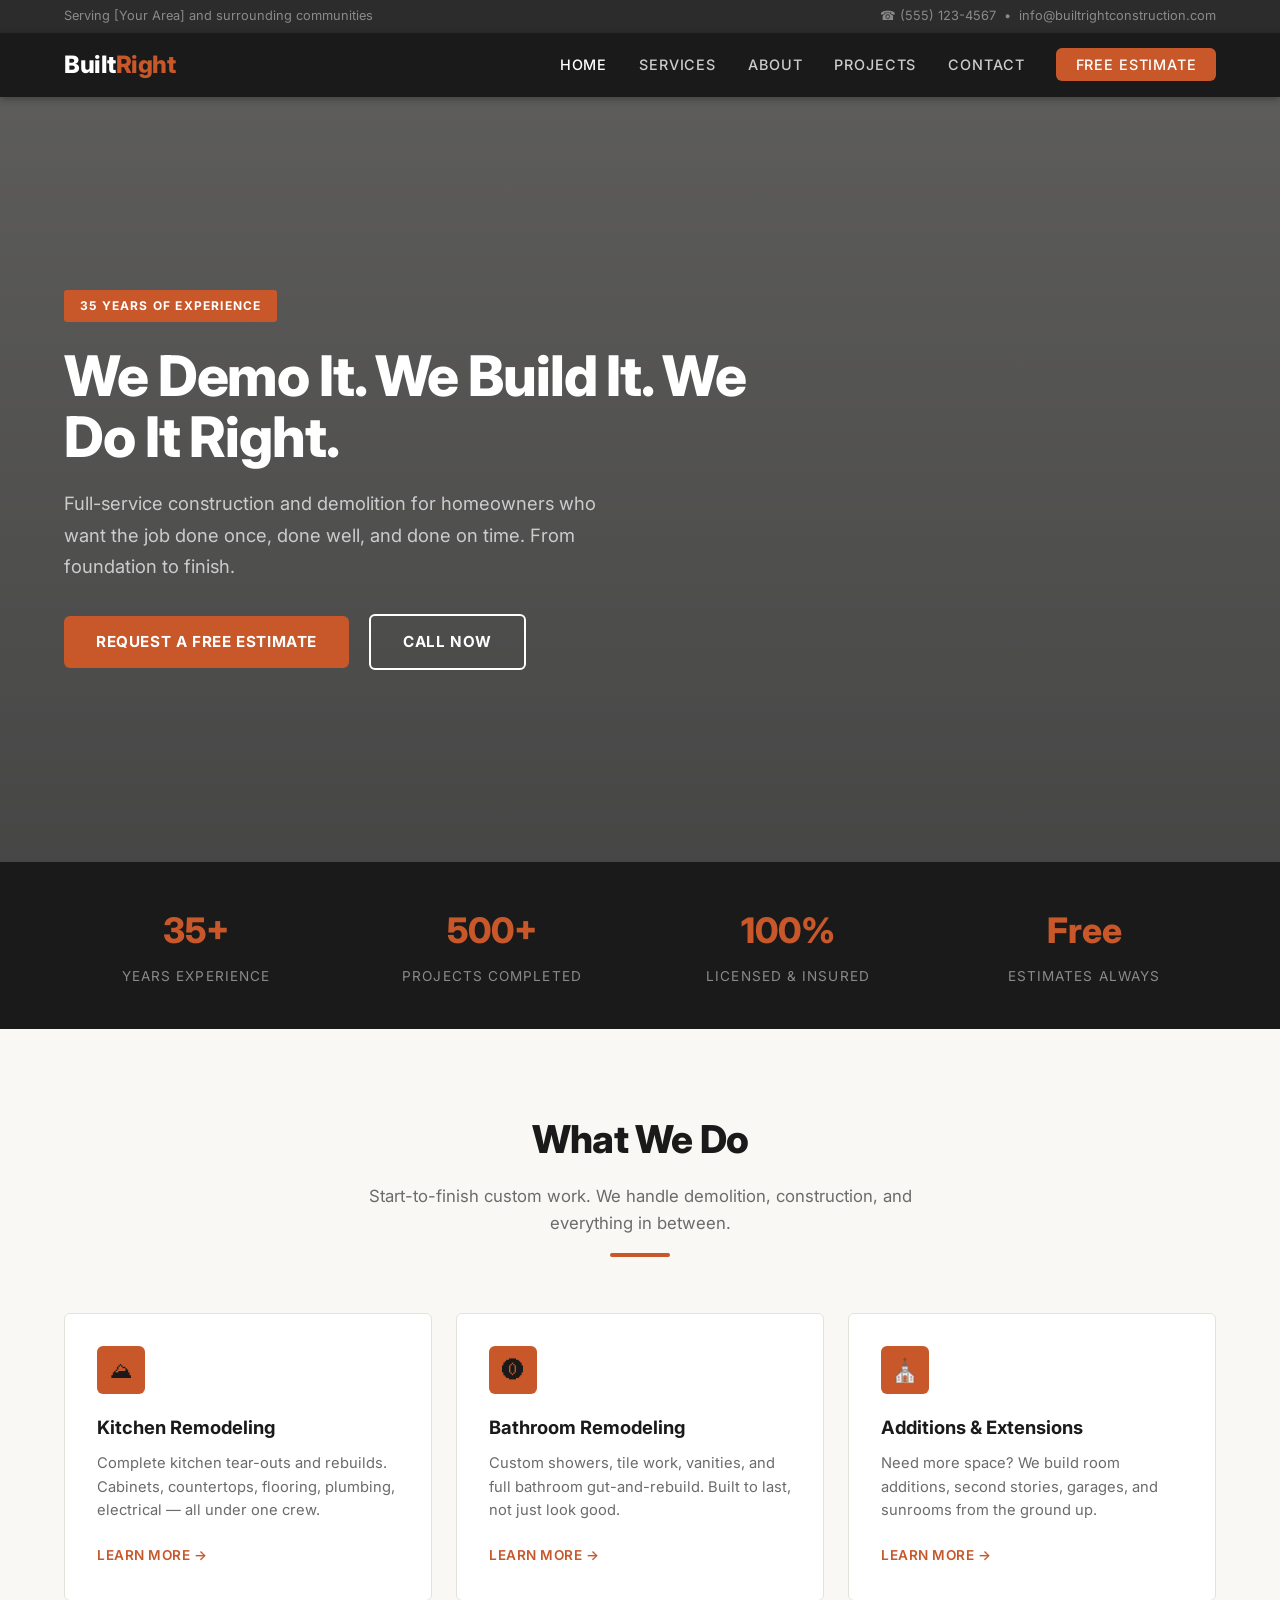
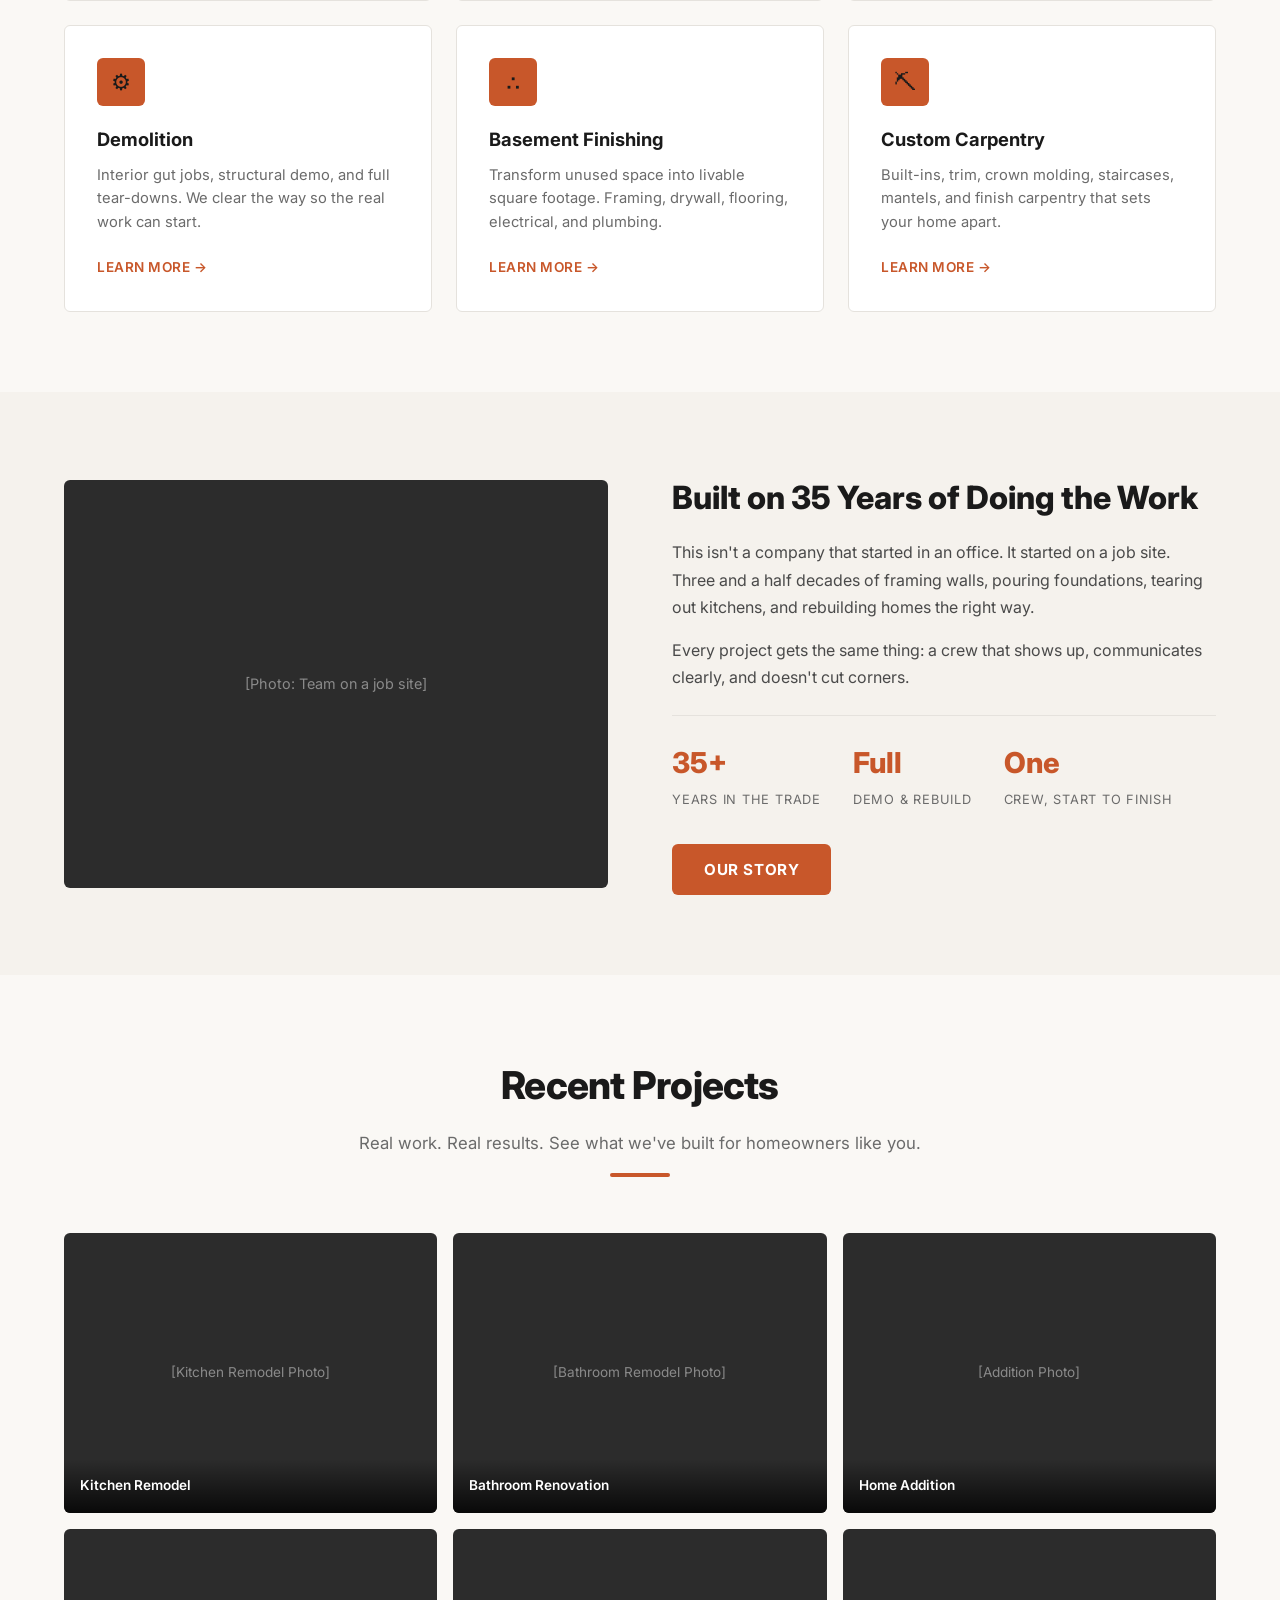
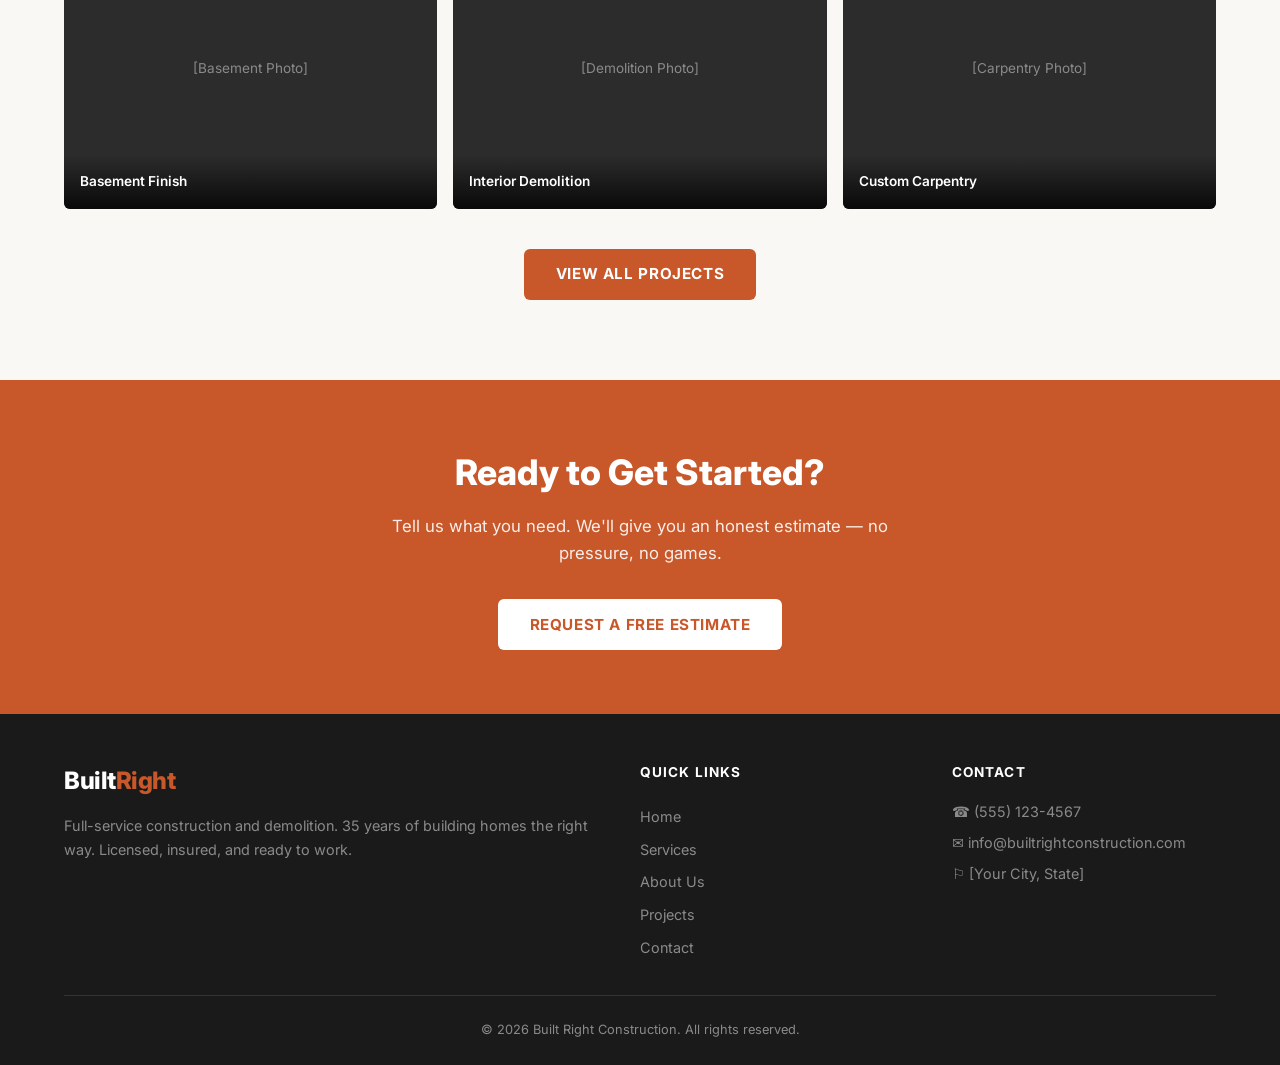
==== index.html @ 94416a92 "Initial construction site - 5 pages, responsive, lead generation ready" ====
<!DOCTYPE html>
<html lang="en">
<head>
  <meta charset="UTF-8">
  <meta name="viewport" content="width=device-width, initial-scale=1.0">
  <title>Built Right Construction | 35 Years of Quality Craftsmanship</title>
  <meta name="description" content="Full-service construction, demolition, and remodeling. 35 years of experience. Kitchens, bathrooms, additions, basements, garages, and custom projects. Free estimates.">
  <link rel="preconnect" href="https://fonts.googleapis.com">
  <link href="https://fonts.googleapis.com/css2?family=Inter:wght@400;500;600;700;800&display=swap" rel="stylesheet">
  <link rel="stylesheet" href="css/style.css">
</head>
<body>

  <!-- Top Bar -->
  <div class="top-bar">
    <div class="container">
      <span>Serving [Your Area] and surrounding communities</span>
      <div>
        <a href="tel:+15551234567">&#9742; (555) 123-4567</a>
        &nbsp;&bull;&nbsp;
        <a href="mailto:info@builtrightconstruction.com">info@builtrightconstruction.com</a>
      </div>
    </div>
  </div>

  <!-- Header -->
  <header class="site-header">
    <div class="container nav-wrap">
      <a href="index.html" class="logo">Built<span>Right</span></a>
      <nav>
        <ul class="nav-links">
          <li><a href="index.html" class="active">Home</a></li>
          <li><a href="services.html">Services</a></li>
          <li><a href="about.html">About</a></li>
          <li><a href="gallery.html">Projects</a></li>
          <li><a href="contact.html">Contact</a></li>
          <li><a href="contact.html" class="nav-cta">Free Estimate</a></li>
        </ul>
      </nav>
      <button class="mobile-toggle" aria-label="Menu" onclick="document.querySelector('.nav-links').classList.toggle('open')">
        <span></span><span></span><span></span>
      </button>
    </div>
  </header>

  <!-- Hero -->
  <section class="hero">
    <div class="container">
      <div class="hero-content">
        <span class="hero-badge">35 Years of Experience</span>
        <h1>We Demo It. We Build It. We Do It Right.</h1>
        <p>Full-service construction and demolition for homeowners who want the job done once, done well, and done on time. From foundation to finish.</p>
        <div>
          <a href="contact.html" class="btn btn-primary">Request a Free Estimate</a>
          <a href="tel:+15551234567" class="btn btn-outline">Call Now</a>
        </div>
      </div>
    </div>
  </section>

  <!-- Trust Bar -->
  <div class="trust-bar">
    <div class="container">
      <div class="trust-grid">
        <div class="trust-item">
          <strong>35+</strong>
          <span>Years Experience</span>
        </div>
        <div class="trust-item">
          <strong>500+</strong>
          <span>Projects Completed</span>
        </div>
        <div class="trust-item">
          <strong>100%</strong>
          <span>Licensed &amp; Insured</span>
        </div>
        <div class="trust-item">
          <strong>Free</strong>
          <span>Estimates Always</span>
        </div>
      </div>
    </div>
  </div>

  <!-- Services Preview -->
  <section class="section">
    <div class="container">
      <div class="section-header">
        <h2>What We Do</h2>
        <p>Start-to-finish custom work. We handle demolition, construction, and everything in between.</p>
        <span class="accent-line"></span>
      </div>
      <div class="services-grid">
        <div class="service-card">
          <div class="service-icon">&#9968;</div>
          <h3>Kitchen Remodeling</h3>
          <p>Complete kitchen tear-outs and rebuilds. Cabinets, countertops, flooring, plumbing, electrical — all under one crew.</p>
          <a href="services.html" class="service-link">Learn More &rarr;</a>
        </div>
        <div class="service-card">
          <div class="service-icon">&#9471;</div>
          <h3>Bathroom Remodeling</h3>
          <p>Custom showers, tile work, vanities, and full bathroom gut-and-rebuild. Built to last, not just look good.</p>
          <a href="services.html" class="service-link">Learn More &rarr;</a>
        </div>
        <div class="service-card">
          <div class="service-icon">&#9962;</div>
          <h3>Additions &amp; Extensions</h3>
          <p>Need more space? We build room additions, second stories, garages, and sunrooms from the ground up.</p>
          <a href="services.html" class="service-link">Learn More &rarr;</a>
        </div>
        <div class="service-card">
          <div class="service-icon">&#9881;</div>
          <h3>Demolition</h3>
          <p>Interior gut jobs, structural demo, and full tear-downs. We clear the way so the real work can start.</p>
          <a href="services.html" class="service-link">Learn More &rarr;</a>
        </div>
        <div class="service-card">
          <div class="service-icon">&#9964;</div>
          <h3>Basement Finishing</h3>
          <p>Transform unused space into livable square footage. Framing, drywall, flooring, electrical, and plumbing.</p>
          <a href="services.html" class="service-link">Learn More &rarr;</a>
        </div>
        <div class="service-card">
          <div class="service-icon">&#9935;</div>
          <h3>Custom Carpentry</h3>
          <p>Built-ins, trim, crown molding, staircases, mantels, and finish carpentry that sets your home apart.</p>
          <a href="services.html" class="service-link">Learn More &rarr;</a>
        </div>
      </div>
    </div>
  </section>

  <!-- About Preview -->
  <section class="section section-dark">
    <div class="container">
      <div class="about-preview">
        <div class="about-img">[Photo: Team on a job site]</div>
        <div class="about-text">
          <h2>Built on 35 Years of Doing the Work</h2>
          <p>This isn't a company that started in an office. It started on a job site. Three and a half decades of framing walls, pouring foundations, tearing out kitchens, and rebuilding homes the right way.</p>
          <p>Every project gets the same thing: a crew that shows up, communicates clearly, and doesn't cut corners.</p>
          <div class="about-stats">
            <div class="about-stat">
              <strong>35+</strong>
              <span>Years in the Trade</span>
            </div>
            <div class="about-stat">
              <strong>Full</strong>
              <span>Demo &amp; Rebuild</span>
            </div>
            <div class="about-stat">
              <strong>One</strong>
              <span>Crew, Start to Finish</span>
            </div>
          </div>
          <a href="about.html" class="btn btn-primary">Our Story</a>
        </div>
      </div>
    </div>
  </section>

  <!-- Gallery Preview -->
  <section class="section">
    <div class="container">
      <div class="section-header">
        <h2>Recent Projects</h2>
        <p>Real work. Real results. See what we've built for homeowners like you.</p>
        <span class="accent-line"></span>
      </div>
      <div class="gallery-grid">
        <div class="gallery-item">
          [Kitchen Remodel Photo]
          <div class="gallery-label">Kitchen Remodel</div>
        </div>
        <div class="gallery-item">
          [Bathroom Remodel Photo]
          <div class="gallery-label">Bathroom Renovation</div>
        </div>
        <div class="gallery-item">
          [Addition Photo]
          <div class="gallery-label">Home Addition</div>
        </div>
        <div class="gallery-item">
          [Basement Photo]
          <div class="gallery-label">Basement Finish</div>
        </div>
        <div class="gallery-item">
          [Demolition Photo]
          <div class="gallery-label">Interior Demolition</div>
        </div>
        <div class="gallery-item">
          [Carpentry Photo]
          <div class="gallery-label">Custom Carpentry</div>
        </div>
      </div>
      <div style="text-align:center; margin-top:2.5rem;">
        <a href="gallery.html" class="btn btn-primary">View All Projects</a>
      </div>
    </div>
  </section>

  <!-- CTA Banner -->
  <section class="cta-banner">
    <div class="container">
      <h2>Ready to Get Started?</h2>
      <p>Tell us what you need. We'll give you an honest estimate — no pressure, no games.</p>
      <a href="contact.html" class="btn btn-white">Request a Free Estimate</a>
    </div>
  </section>

  <!-- Footer -->
  <footer class="site-footer">
    <div class="container">
      <div class="footer-grid">
        <div class="footer-about">
          <div class="logo">Built<span>Right</span></div>
          <p>Full-service construction and demolition. 35 years of building homes the right way. Licensed, insured, and ready to work.</p>
        </div>
        <div class="footer-links">
          <h4>Quick Links</h4>
          <a href="index.html">Home</a>
          <a href="services.html">Services</a>
          <a href="about.html">About Us</a>
          <a href="gallery.html">Projects</a>
          <a href="contact.html">Contact</a>
        </div>
        <div class="footer-contact">
          <h4>Contact</h4>
          <p>&#9742; (555) 123-4567</p>
          <p>&#9993; info@builtrightconstruction.com</p>
          <p>&#9872; [Your City, State]</p>
        </div>
      </div>
      <div class="footer-bottom">
        <p>&copy; 2026 Built Right Construction. All rights reserved.</p>
      </div>
    </div>
  </footer>

</body>
</html>
---- css/style.css ----
/* ===== RESET & BASE ===== */
*, *::before, *::after { box-sizing: border-box; margin: 0; padding: 0; }

:root {
  --coal: #1a1a1a;
  --charcoal: #2c2c2c;
  --slate: #4a4a4a;
  --concrete: #6b6b6b;
  --steel: #8a8a8a;
  --light: #f5f2ed;
  --warm-white: #faf8f5;
  --accent: #c8572a;
  --accent-hover: #a8451f;
  --accent-light: #e8734a;
  --success: #3a7d44;
  --font-heading: 'Inter', system-ui, -apple-system, sans-serif;
  --font-body: 'Inter', system-ui, -apple-system, sans-serif;
  --max-width: 1200px;
  --radius: 6px;
}

html { scroll-behavior: smooth; }

body {
  font-family: var(--font-body);
  color: var(--coal);
  background: var(--warm-white);
  line-height: 1.6;
  -webkit-font-smoothing: antialiased;
}

img { max-width: 100%; height: auto; display: block; }
a { color: inherit; text-decoration: none; }
ul { list-style: none; }

.container {
  width: 90%;
  max-width: var(--max-width);
  margin: 0 auto;
}

/* ===== HEADER / NAV ===== */
.site-header {
  background: var(--coal);
  position: sticky;
  top: 0;
  z-index: 100;
  box-shadow: 0 2px 8px rgba(0,0,0,.3);
}

.nav-wrap {
  display: flex;
  align-items: center;
  justify-content: space-between;
  padding: .8rem 0;
}

.logo {
  font-family: var(--font-heading);
  font-size: 1.5rem;
  font-weight: 800;
  color: #fff;
  letter-spacing: -.02em;
}

.logo span { color: var(--accent); }

.nav-links {
  display: flex;
  gap: 2rem;
}

.nav-links a {
  color: #ccc;
  font-size: .9rem;
  font-weight: 500;
  text-transform: uppercase;
  letter-spacing: .06em;
  transition: color .2s;
}

.nav-links a:hover,
.nav-links a.active { color: #fff; }

.nav-cta {
  background: var(--accent);
  color: #fff !important;
  padding: .5rem 1.2rem;
  border-radius: var(--radius);
  font-weight: 600;
  transition: background .2s;
}

.nav-cta:hover { background: var(--accent-hover); }

.mobile-toggle {
  display: none;
  background: none;
  border: none;
  cursor: pointer;
  padding: .5rem;
}

.mobile-toggle span {
  display: block;
  width: 24px;
  height: 2px;
  background: #fff;
  margin: 5px 0;
  transition: .3s;
}

/* ===== TOP BAR ===== */
.top-bar {
  background: var(--charcoal);
  color: var(--steel);
  font-size: .8rem;
  padding: .4rem 0;
}

.top-bar .container {
  display: flex;
  justify-content: space-between;
  align-items: center;
}

.top-bar a {
  color: var(--steel);
  transition: color .2s;
}

.top-bar a:hover { color: #fff; }

/* ===== HERO ===== */
.hero {
  background: linear-gradient(rgba(26,26,26,.7), rgba(26,26,26,.8)),
              url('../images/hero-bg.jpg') center/cover no-repeat;
  min-height: 85vh;
  display: flex;
  align-items: center;
  color: #fff;
}

.hero-content { max-width: 700px; }

.hero-badge {
  display: inline-block;
  background: var(--accent);
  color: #fff;
  font-size: .75rem;
  font-weight: 700;
  text-transform: uppercase;
  letter-spacing: .1em;
  padding: .4rem 1rem;
  border-radius: 3px;
  margin-bottom: 1.5rem;
}

.hero h1 {
  font-family: var(--font-heading);
  font-size: clamp(2.2rem, 5vw, 3.5rem);
  font-weight: 800;
  line-height: 1.1;
  margin-bottom: 1.2rem;
  letter-spacing: -.02em;
}

.hero p {
  font-size: 1.15rem;
  color: #ccc;
  margin-bottom: 2rem;
  max-width: 550px;
  line-height: 1.7;
}

.btn {
  display: inline-block;
  padding: .85rem 2rem;
  border-radius: var(--radius);
  font-weight: 700;
  font-size: .95rem;
  text-transform: uppercase;
  letter-spacing: .04em;
  transition: all .2s;
  cursor: pointer;
  border: none;
}

.btn-primary {
  background: var(--accent);
  color: #fff;
}

.btn-primary:hover { background: var(--accent-hover); transform: translateY(-1px); }

.btn-outline {
  background: transparent;
  color: #fff;
  border: 2px solid #fff;
  margin-left: 1rem;
}

.btn-outline:hover { background: #fff; color: var(--coal); }

/* ===== TRUST BAR ===== */
.trust-bar {
  background: var(--coal);
  padding: 2.5rem 0;
}

.trust-grid {
  display: grid;
  grid-template-columns: repeat(4, 1fr);
  gap: 2rem;
  text-align: center;
  color: #fff;
}

.trust-item strong {
  display: block;
  font-size: 2.2rem;
  font-weight: 800;
  color: var(--accent);
  margin-bottom: .3rem;
}

.trust-item span {
  font-size: .85rem;
  text-transform: uppercase;
  letter-spacing: .08em;
  color: var(--steel);
}

/* ===== SECTIONS ===== */
.section {
  padding: 5rem 0;
}

.section-dark {
  background: var(--light);
}

.section-header {
  text-align: center;
  margin-bottom: 3.5rem;
}

.section-header h2 {
  font-family: var(--font-heading);
  font-size: clamp(1.8rem, 3vw, 2.5rem);
  font-weight: 800;
  margin-bottom: .8rem;
  letter-spacing: -.02em;
}

.section-header p {
  color: var(--concrete);
  font-size: 1.05rem;
  max-width: 600px;
  margin: 0 auto;
}

.section-header .accent-line {
  display: block;
  width: 60px;
  height: 4px;
  background: var(--accent);
  margin: 1rem auto 0;
  border-radius: 2px;
}

/* ===== SERVICE CARDS ===== */
.services-grid {
  display: grid;
  grid-template-columns: repeat(auto-fit, minmax(280px, 1fr));
  gap: 1.5rem;
}

.service-card {
  background: #fff;
  border-radius: var(--radius);
  padding: 2rem;
  border: 1px solid #e5e2dd;
  transition: transform .2s, box-shadow .2s;
}

.service-card:hover {
  transform: translateY(-4px);
  box-shadow: 0 8px 24px rgba(0,0,0,.08);
}

.service-icon {
  width: 48px;
  height: 48px;
  background: var(--accent);
  border-radius: var(--radius);
  display: flex;
  align-items: center;
  justify-content: center;
  margin-bottom: 1.2rem;
  font-size: 1.4rem;
}

.service-card h3 {
  font-size: 1.15rem;
  font-weight: 700;
  margin-bottom: .6rem;
}

.service-card p {
  color: var(--concrete);
  font-size: .92rem;
  line-height: 1.6;
  margin-bottom: 1.2rem;
}

.service-link {
  color: var(--accent);
  font-weight: 600;
  font-size: .85rem;
  text-transform: uppercase;
  letter-spacing: .04em;
}

.service-link:hover { color: var(--accent-hover); }

/* ===== ABOUT PREVIEW ===== */
.about-preview {
  display: grid;
  grid-template-columns: 1fr 1fr;
  gap: 4rem;
  align-items: center;
}

.about-img {
  background: var(--charcoal);
  border-radius: var(--radius);
  aspect-ratio: 4/3;
  display: flex;
  align-items: center;
  justify-content: center;
  color: var(--steel);
  font-size: .9rem;
}

.about-text h2 {
  font-family: var(--font-heading);
  font-size: 2rem;
  font-weight: 800;
  margin-bottom: 1rem;
}

.about-text p {
  color: var(--slate);
  margin-bottom: 1rem;
  line-height: 1.7;
}

.about-stats {
  display: flex;
  gap: 2rem;
  margin: 1.5rem 0 2rem;
  padding-top: 1.5rem;
  border-top: 1px solid #e5e2dd;
}

.about-stat strong {
  display: block;
  font-size: 1.8rem;
  font-weight: 800;
  color: var(--accent);
}

.about-stat span {
  font-size: .8rem;
  text-transform: uppercase;
  letter-spacing: .06em;
  color: var(--concrete);
}

/* ===== GALLERY PREVIEW ===== */
.gallery-grid {
  display: grid;
  grid-template-columns: repeat(3, 1fr);
  gap: 1rem;
}

.gallery-item {
  background: var(--charcoal);
  border-radius: var(--radius);
  aspect-ratio: 4/3;
  overflow: hidden;
  position: relative;
  cursor: pointer;
  display: flex;
  align-items: center;
  justify-content: center;
  color: var(--steel);
  font-size: .85rem;
}

.gallery-item img {
  width: 100%;
  height: 100%;
  object-fit: cover;
  transition: transform .3s;
}

.gallery-item:hover img { transform: scale(1.05); }

.gallery-label {
  position: absolute;
  bottom: 0;
  left: 0;
  right: 0;
  padding: 1rem;
  background: linear-gradient(transparent, rgba(0,0,0,.8));
  color: #fff;
  font-weight: 600;
  font-size: .85rem;
}

/* ===== CTA BANNER ===== */
.cta-banner {
  background: var(--accent);
  padding: 4rem 0;
  text-align: center;
  color: #fff;
}

.cta-banner h2 {
  font-size: clamp(1.6rem, 3vw, 2.2rem);
  font-weight: 800;
  margin-bottom: .8rem;
}

.cta-banner p {
  font-size: 1.05rem;
  opacity: .9;
  margin-bottom: 2rem;
  max-width: 500px;
  margin-left: auto;
  margin-right: auto;
}

.btn-white {
  background: #fff;
  color: var(--accent);
}

.btn-white:hover { background: var(--light); transform: translateY(-1px); }

/* ===== CONTACT FORM ===== */
.contact-grid {
  display: grid;
  grid-template-columns: 1fr 1fr;
  gap: 4rem;
}

.form-group {
  margin-bottom: 1.2rem;
}

.form-group label {
  display: block;
  font-weight: 600;
  font-size: .85rem;
  margin-bottom: .4rem;
  text-transform: uppercase;
  letter-spacing: .04em;
}

.form-group input,
.form-group select,
.form-group textarea {
  width: 100%;
  padding: .75rem 1rem;
  border: 1px solid #d5d2cd;
  border-radius: var(--radius);
  font-family: var(--font-body);
  font-size: .95rem;
  background: #fff;
  transition: border .2s;
}

.form-group input:focus,
.form-group select:focus,
.form-group textarea:focus {
  outline: none;
  border-color: var(--accent);
}

.form-group textarea { resize: vertical; min-height: 120px; }

.contact-info { padding-top: 1rem; }

.contact-info h3 {
  font-size: 1.3rem;
  font-weight: 700;
  margin-bottom: 1.5rem;
}

.contact-detail {
  display: flex;
  align-items: flex-start;
  gap: 1rem;
  margin-bottom: 1.5rem;
}

.contact-detail .icon {
  width: 40px;
  height: 40px;
  background: var(--accent);
  border-radius: var(--radius);
  display: flex;
  align-items: center;
  justify-content: center;
  color: #fff;
  font-size: 1.1rem;
  flex-shrink: 0;
}

.contact-detail strong {
  display: block;
  margin-bottom: .2rem;
}

.contact-detail span {
  color: var(--concrete);
  font-size: .9rem;
}

/* ===== FOOTER ===== */
.site-footer {
  background: var(--coal);
  color: var(--steel);
  padding: 3rem 0 1.5rem;
}

.footer-grid {
  display: grid;
  grid-template-columns: 2fr 1fr 1fr;
  gap: 3rem;
  margin-bottom: 2rem;
}

.footer-about p {
  font-size: .9rem;
  line-height: 1.7;
  margin-top: .8rem;
}

.footer-links h4,
.footer-contact h4 {
  color: #fff;
  font-size: .85rem;
  text-transform: uppercase;
  letter-spacing: .08em;
  margin-bottom: 1rem;
}

.footer-links a {
  display: block;
  color: var(--steel);
  font-size: .9rem;
  padding: .3rem 0;
  transition: color .2s;
}

.footer-links a:hover { color: #fff; }

.footer-contact p {
  font-size: .9rem;
  margin-bottom: .5rem;
}

.footer-bottom {
  border-top: 1px solid #333;
  padding-top: 1.5rem;
  text-align: center;
  font-size: .8rem;
}

/* ===== RESPONSIVE ===== */
@media (max-width: 768px) {
  .mobile-toggle { display: block; }

  .nav-links {
    display: none;
    position: absolute;
    top: 100%;
    left: 0;
    right: 0;
    background: var(--coal);
    flex-direction: column;
    padding: 1rem 5%;
    gap: .5rem;
    box-shadow: 0 4px 12px rgba(0,0,0,.3);
  }

  .nav-links.open { display: flex; }
  .nav-links a { padding: .6rem 0; }
  .nav-cta { text-align: center; margin-top: .5rem; }

  .trust-grid { grid-template-columns: repeat(2, 1fr); gap: 1.5rem; }
  .about-preview { grid-template-columns: 1fr; gap: 2rem; }
  .gallery-grid { grid-template-columns: repeat(2, 1fr); }
  .contact-grid { grid-template-columns: 1fr; gap: 2rem; }
  .footer-grid { grid-template-columns: 1fr; gap: 2rem; }
  .services-grid { grid-template-columns: 1fr; }
  .btn-outline { margin-left: 0; margin-top: .8rem; display: block; text-align: center; }
}

/* ===== PAGE-SPECIFIC ===== */
.page-hero {
  background: linear-gradient(rgba(26,26,26,.75), rgba(26,26,26,.85)),
              url('../images/hero-bg.jpg') center/cover no-repeat;
  padding: 6rem 0 4rem;
  color: #fff;
  text-align: center;
}

.page-hero h1 {
  font-size: clamp(2rem, 4vw, 3rem);
  font-weight: 800;
}

.page-hero p {
  color: #ccc;
  font-size: 1.05rem;
  margin-top: .8rem;
}

/* Services page detail */
.service-detail {
  display: grid;
  grid-template-columns: 1fr 1fr;
  gap: 3rem;
  align-items: center;
  padding: 3rem 0;
  border-bottom: 1px solid #e5e2dd;
}

.service-detail:nth-child(even) { direction: rtl; }
.service-detail:nth-child(even) > * { direction: ltr; }

.service-detail:last-child { border-bottom: none; }

.service-detail-img {
  background: var(--charcoal);
  border-radius: var(--radius);
  aspect-ratio: 16/10;
  display: flex;
  align-items: center;
  justify-content: center;
  color: var(--steel);
  font-size: .85rem;
}

.service-detail-text h3 {
  font-size: 1.4rem;
  font-weight: 700;
  margin-bottom: .8rem;
}

.service-detail-text p {
  color: var(--slate);
  line-height: 1.7;
  margin-bottom: 1.2rem;
}

/* Gallery page */
.gallery-filters {
  display: flex;
  justify-content: center;
  gap: .8rem;
  margin-bottom: 2rem;
  flex-wrap: wrap;
}

.filter-btn {
  background: #fff;
  border: 1px solid #d5d2cd;
  padding: .5rem 1.2rem;
  border-radius: var(--radius);
  font-size: .85rem;
  font-weight: 600;
  cursor: pointer;
  transition: all .2s;
}

.filter-btn:hover,
.filter-btn.active {
  background: var(--accent);
  color: #fff;
  border-color: var(--accent);
}

.gallery-full {
  display: grid;
  grid-template-columns: repeat(auto-fill, minmax(300px, 1fr));
  gap: 1.2rem;
}

/* About page */
.values-grid {
  display: grid;
  grid-template-columns: repeat(3, 1fr);
  gap: 2rem;
}

.value-card {
  text-align: center;
  padding: 2rem;
}

.value-card h3 {
  font-size: 1.1rem;
  font-weight: 700;
  margin-bottom: .6rem;
}

.value-card p {
  color: var(--concrete);
  font-size: .9rem;
}

@media (max-width: 768px) {
  .service-detail { grid-template-columns: 1fr; }
  .service-detail:nth-child(even) { direction: ltr; }
  .values-grid { grid-template-columns: 1fr; }
  .gallery-full { grid-template-columns: repeat(2, 1fr); }
}
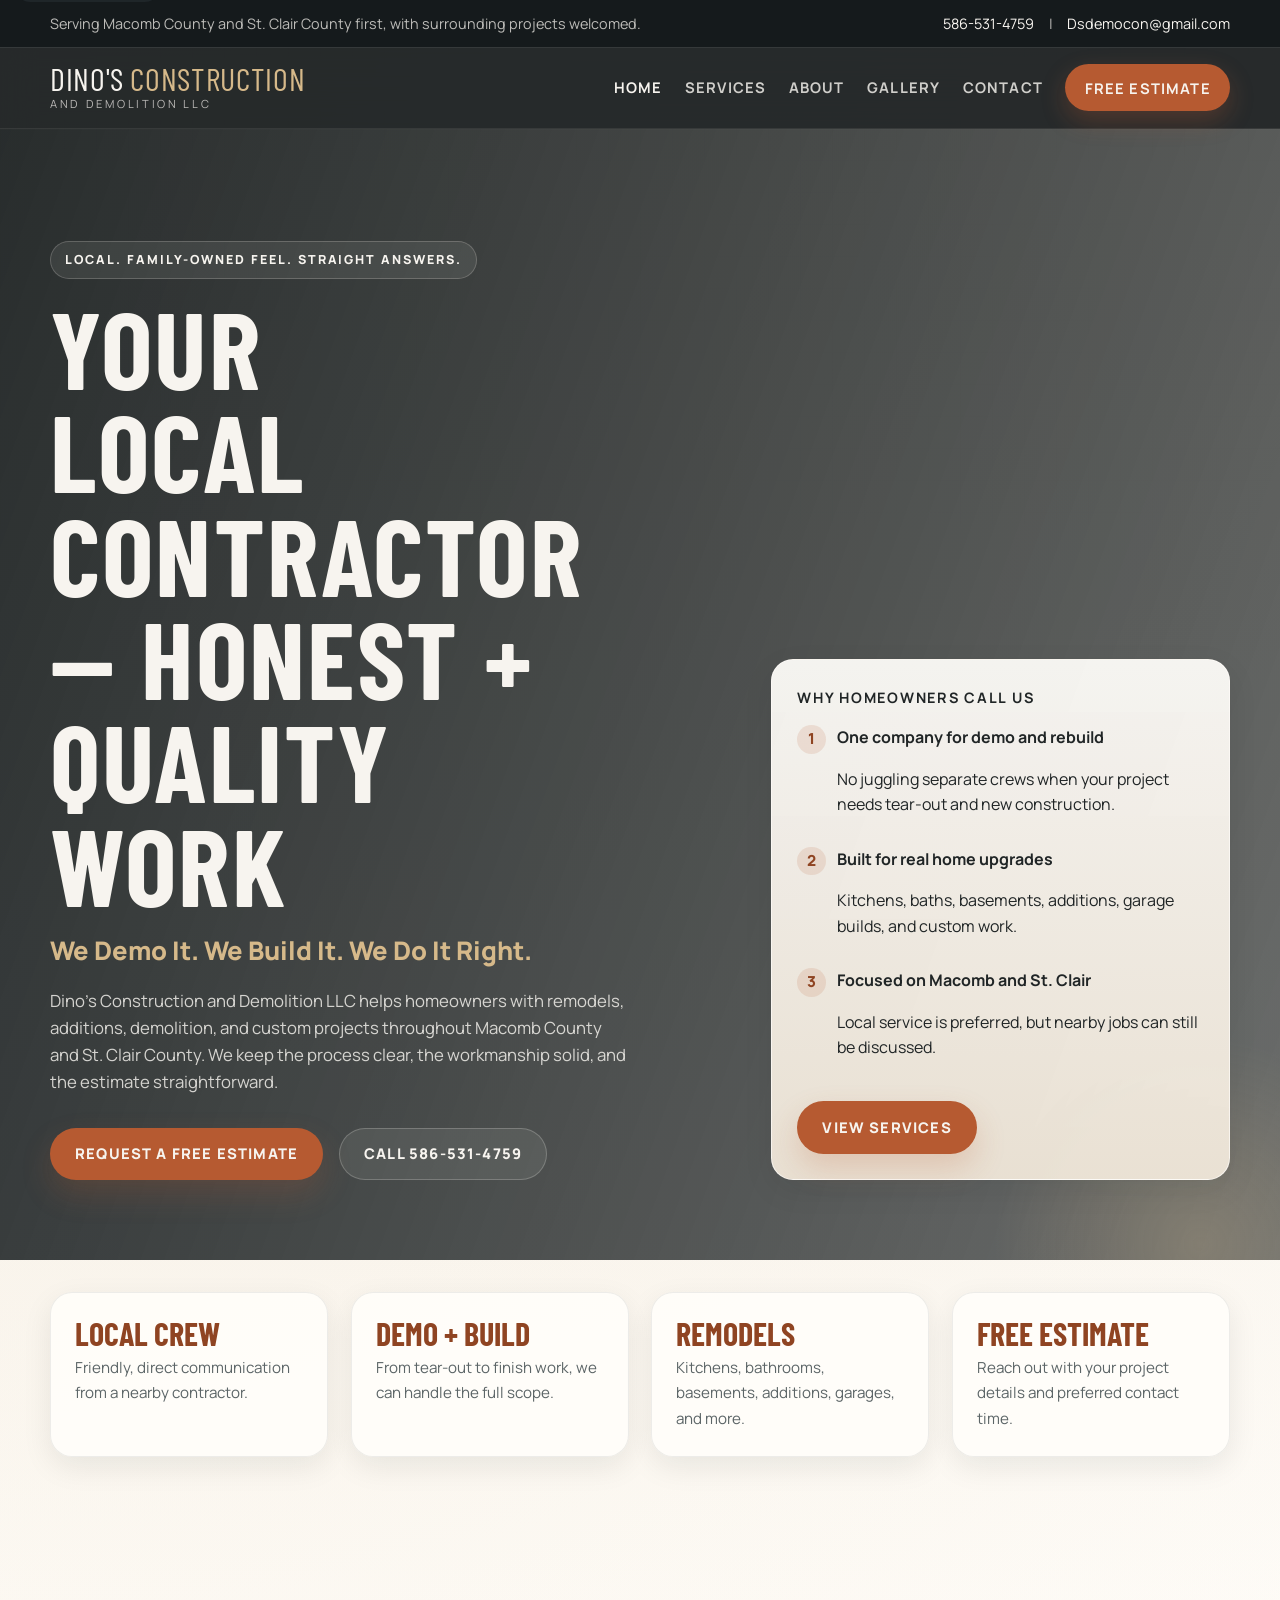
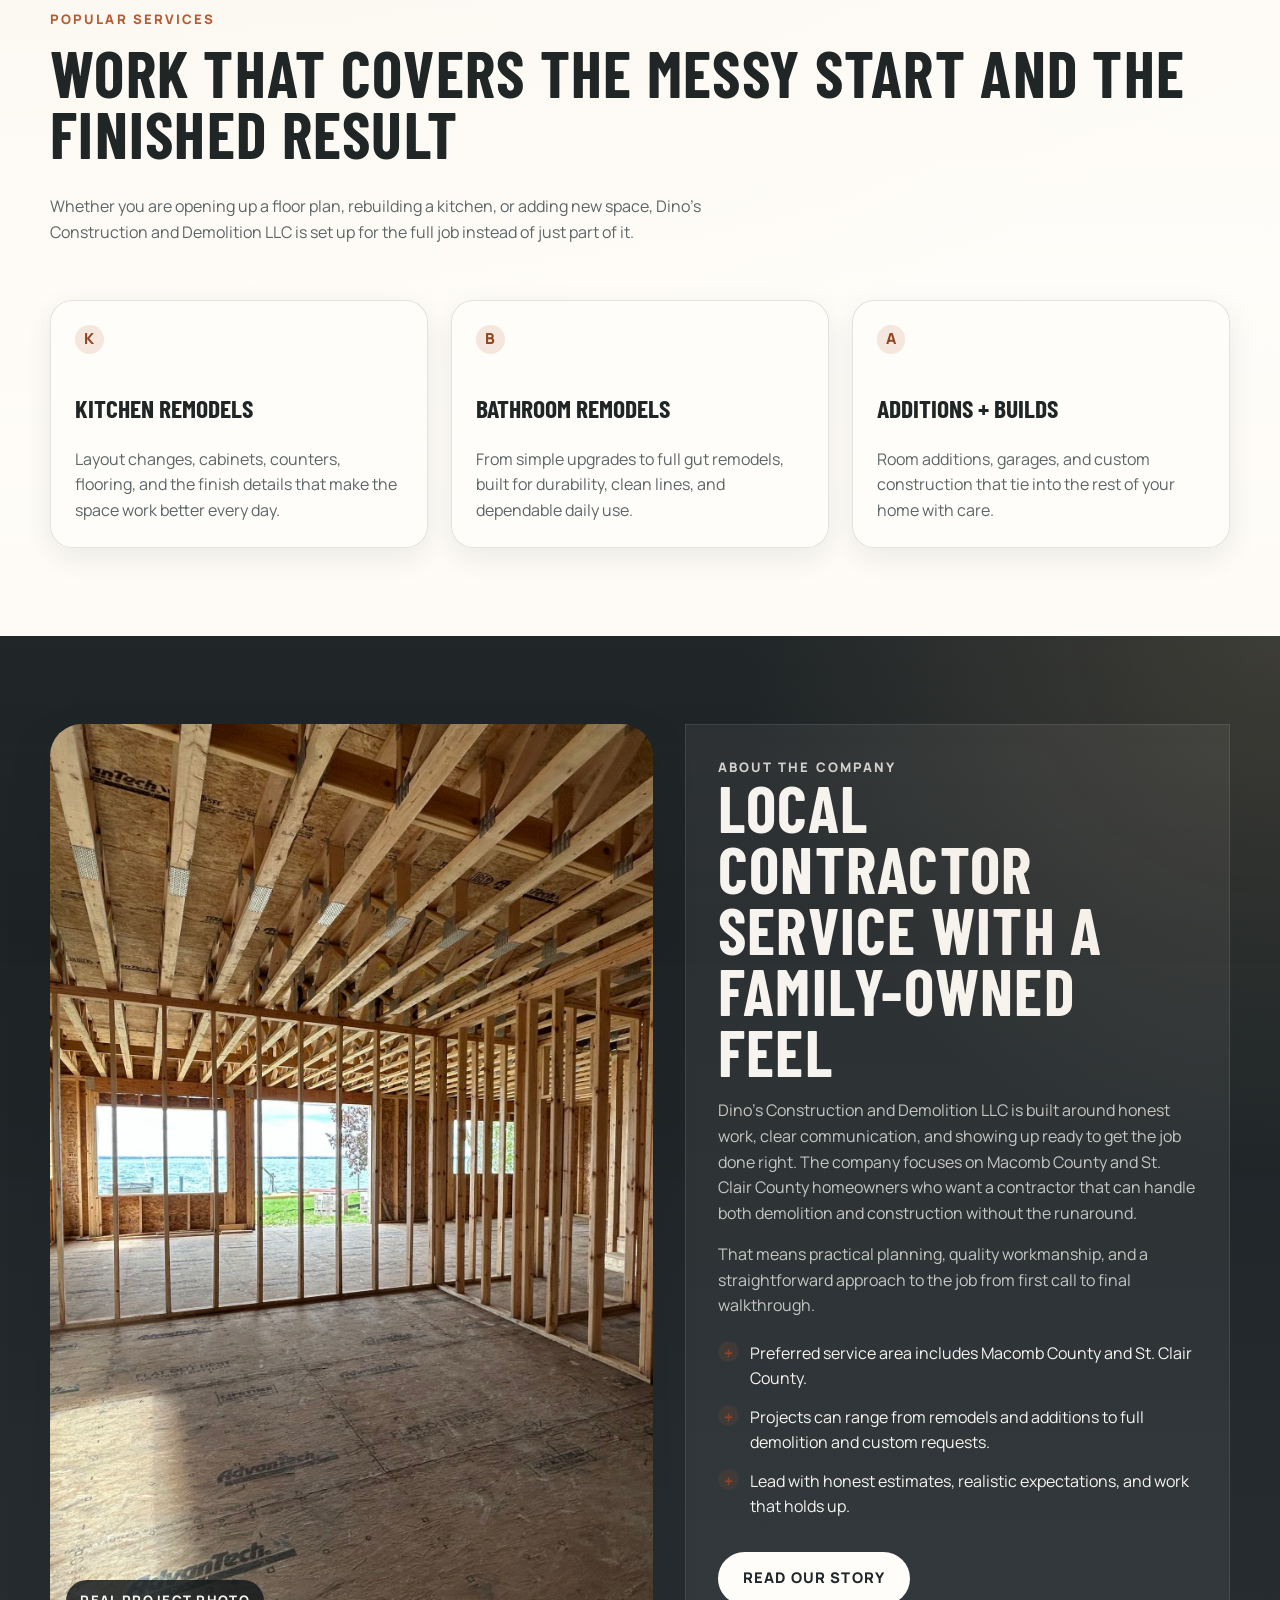
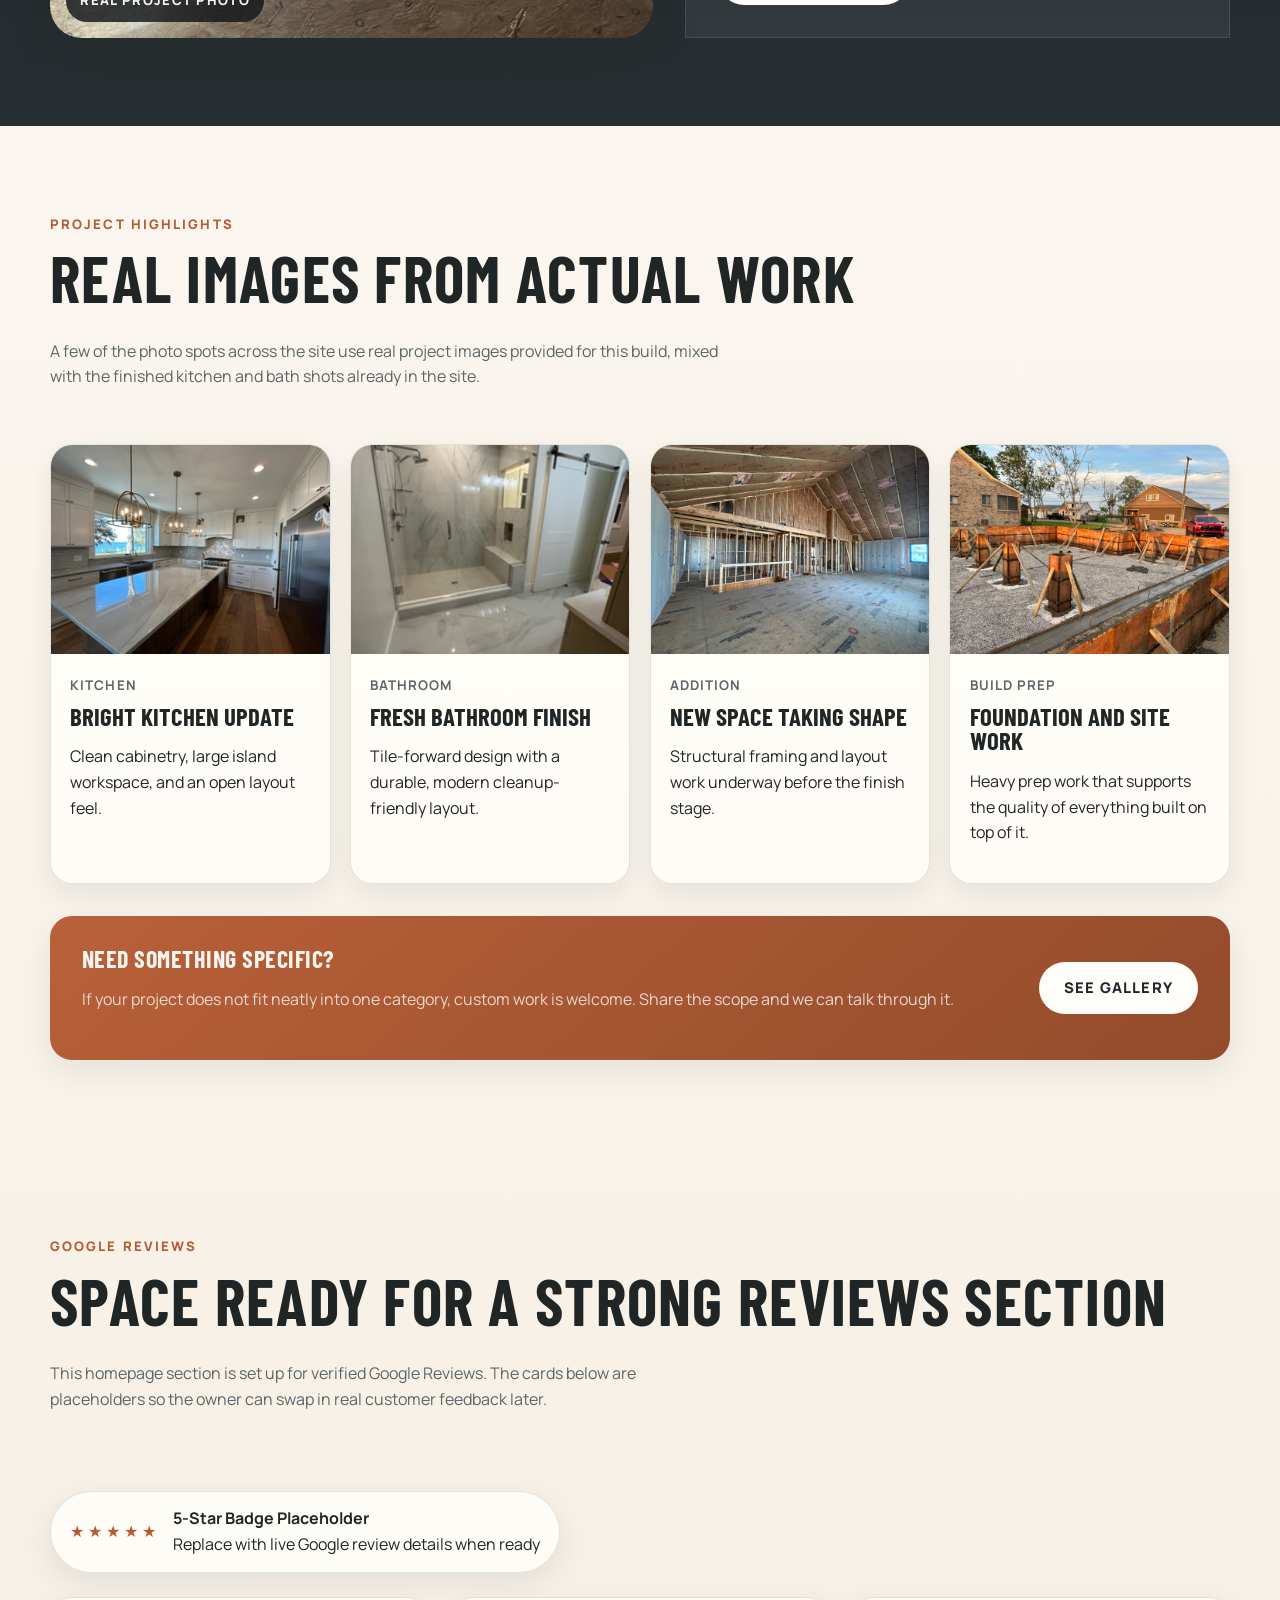
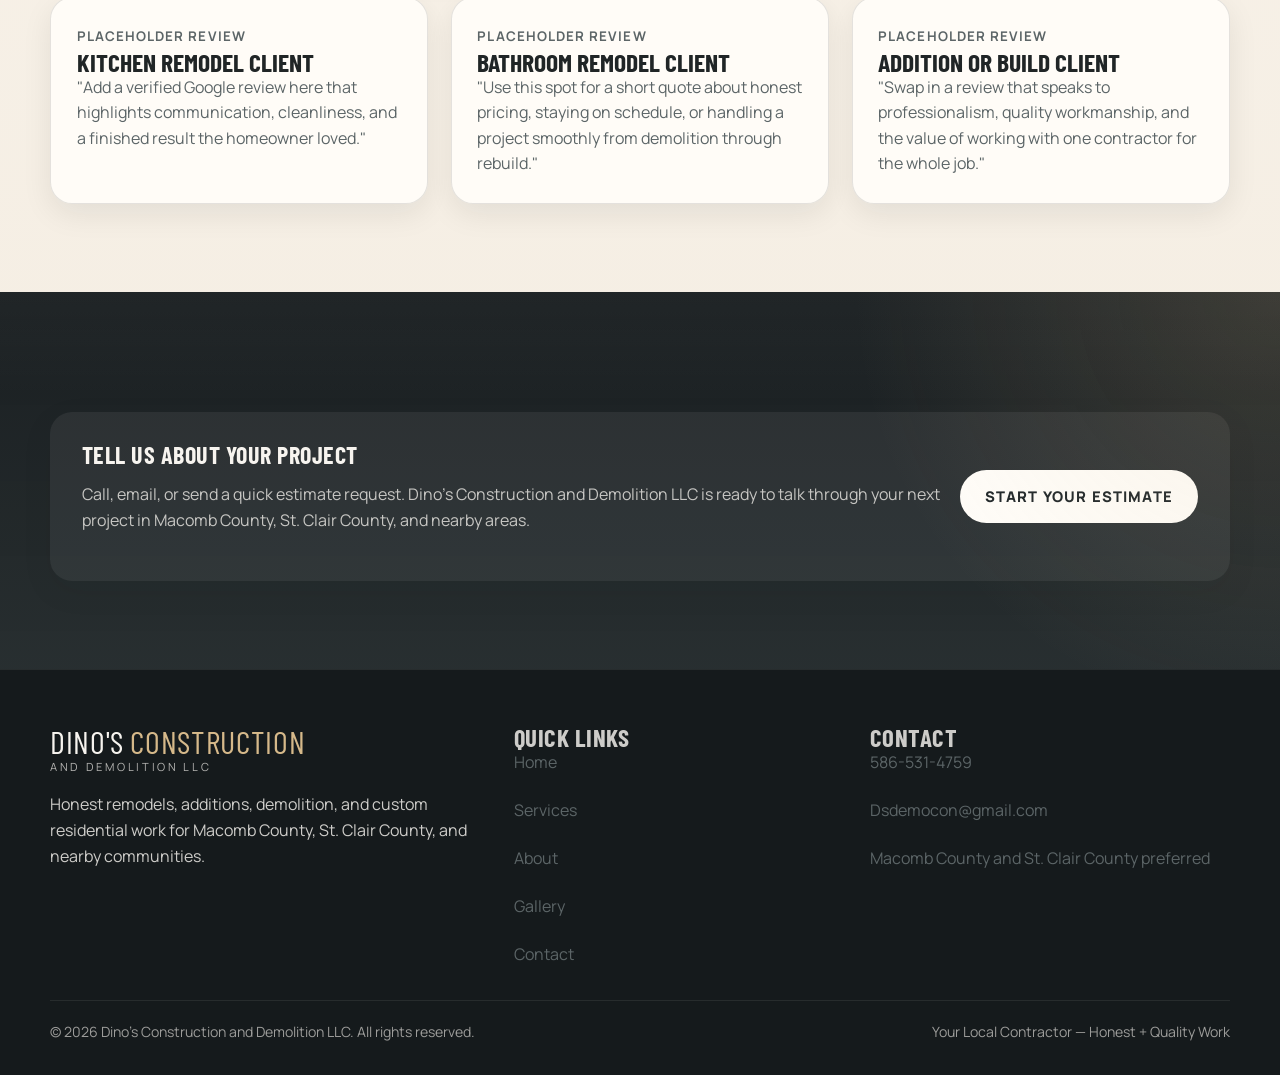
==== commit 1dc5c709: "add real business info and complete all pages" ====
--- a/index.html
+++ b/index.html
@@ -3,240 +3,347 @@
 <head>
   <meta charset="UTF-8">
   <meta name="viewport" content="width=device-width, initial-scale=1.0">
-  <title>Built Right Construction | 35 Years of Quality Craftsmanship</title>
-  <meta name="description" content="Full-service construction, demolition, and remodeling. 35 years of experience. Kitchens, bathrooms, additions, basements, garages, and custom projects. Free estimates.">
+  <title>Dino's Construction and Demolition LLC | Macomb &amp; St. Clair County Contractor</title>
+  <meta name="description" content="Dino's Construction and Demolition LLC delivers honest remodeling, additions, demolition, and custom builds across Macomb County and St. Clair County. Call for a free estimate.">
+  <meta property="og:title" content="Dino's Construction and Demolition LLC">
+  <meta property="og:description" content="Local construction, remodeling, and demolition work for Macomb County and St. Clair County homeowners.">
+  <meta property="og:image" content="images/projects/og-image.jpg">
+  <meta property="og:type" content="website">
+  <meta name="theme-color" content="#151a1c">
   <link rel="preconnect" href="https://fonts.googleapis.com">
-  <link href="https://fonts.googleapis.com/css2?family=Inter:wght@400;500;600;700;800&display=swap" rel="stylesheet">
+  <link rel="preconnect" href="https://fonts.gstatic.com" crossorigin>
+  <link href="https://fonts.googleapis.com/css2?family=Barlow+Condensed:wght@600;700;800&family=Manrope:wght@400;500;600;700;800&display=swap" rel="stylesheet">
   <link rel="stylesheet" href="css/style.css">
+  <script src="js/main.js" defer></script>
 </head>
 <body>
-
-  <!-- Top Bar -->
+  <a class="skip-link" href="#main">Skip to content</a>
+
   <div class="top-bar">
     <div class="container">
-      <span>Serving [Your Area] and surrounding communities</span>
-      <div>
-        <a href="tel:+15551234567">&#9742; (555) 123-4567</a>
-        &nbsp;&bull;&nbsp;
-        <a href="mailto:info@builtrightconstruction.com">info@builtrightconstruction.com</a>
+      <div class="top-bar-info">
+        <span>Serving Macomb County and St. Clair County first, with surrounding projects welcomed.</span>
+      </div>
+      <div class="top-bar-links">
+        <a href="tel:5865314759">586-531-4759</a>
+        <span>|</span>
+        <a href="mailto:Dsdemocon@gmail.com">Dsdemocon@gmail.com</a>
       </div>
     </div>
   </div>
 
-  <!-- Header -->
   <header class="site-header">
     <div class="container nav-wrap">
-      <a href="index.html" class="logo">Built<span>Right</span></a>
-      <nav>
+      <a class="brand" href="index.html" aria-label="Dino's Construction and Demolition LLC home">
+        <span class="brand-title">Dino's <span>Construction</span></span>
+        <span class="brand-subtitle">And Demolition LLC</span>
+      </a>
+
+      <button class="mobile-toggle" type="button" data-nav-toggle aria-expanded="false" aria-controls="site-nav" aria-label="Toggle navigation">
+        <span class="mobile-toggle-bar"></span>
+        <span class="mobile-toggle-bar"></span>
+        <span class="mobile-toggle-bar"></span>
+      </button>
+
+      <nav class="site-nav" id="site-nav" data-nav>
         <ul class="nav-links">
-          <li><a href="index.html" class="active">Home</a></li>
+          <li><a class="active" href="index.html">Home</a></li>
           <li><a href="services.html">Services</a></li>
           <li><a href="about.html">About</a></li>
-          <li><a href="gallery.html">Projects</a></li>
+          <li><a href="gallery.html">Gallery</a></li>
           <li><a href="contact.html">Contact</a></li>
-          <li><a href="contact.html" class="nav-cta">Free Estimate</a></li>
+          <li><a class="nav-cta" href="contact.html">Free Estimate</a></li>
         </ul>
       </nav>
-      <button class="mobile-toggle" aria-label="Menu" onclick="document.querySelector('.nav-links').classList.toggle('open')">
-        <span></span><span></span><span></span>
-      </button>
     </div>
   </header>
 
-  <!-- Hero -->
-  <section class="hero">
-    <div class="container">
-      <div class="hero-content">
-        <span class="hero-badge">35 Years of Experience</span>
-        <h1>We Demo It. We Build It. We Do It Right.</h1>
-        <p>Full-service construction and demolition for homeowners who want the job done once, done well, and done on time. From foundation to finish.</p>
-        <div>
-          <a href="contact.html" class="btn btn-primary">Request a Free Estimate</a>
-          <a href="tel:+15551234567" class="btn btn-outline">Call Now</a>
-        </div>
-      </div>
-    </div>
-  </section>
-
-  <!-- Trust Bar -->
-  <div class="trust-bar">
-    <div class="container">
-      <div class="trust-grid">
-        <div class="trust-item">
-          <strong>35+</strong>
-          <span>Years Experience</span>
-        </div>
-        <div class="trust-item">
-          <strong>500+</strong>
-          <span>Projects Completed</span>
-        </div>
-        <div class="trust-item">
-          <strong>100%</strong>
-          <span>Licensed &amp; Insured</span>
-        </div>
-        <div class="trust-item">
-          <strong>Free</strong>
-          <span>Estimates Always</span>
-        </div>
-      </div>
-    </div>
-  </div>
-
-  <!-- Services Preview -->
-  <section class="section">
-    <div class="container">
-      <div class="section-header">
-        <h2>What We Do</h2>
-        <p>Start-to-finish custom work. We handle demolition, construction, and everything in between.</p>
-        <span class="accent-line"></span>
-      </div>
-      <div class="services-grid">
-        <div class="service-card">
-          <div class="service-icon">&#9968;</div>
-          <h3>Kitchen Remodeling</h3>
-          <p>Complete kitchen tear-outs and rebuilds. Cabinets, countertops, flooring, plumbing, electrical — all under one crew.</p>
-          <a href="services.html" class="service-link">Learn More &rarr;</a>
-        </div>
-        <div class="service-card">
-          <div class="service-icon">&#9471;</div>
-          <h3>Bathroom Remodeling</h3>
-          <p>Custom showers, tile work, vanities, and full bathroom gut-and-rebuild. Built to last, not just look good.</p>
-          <a href="services.html" class="service-link">Learn More &rarr;</a>
-        </div>
-        <div class="service-card">
-          <div class="service-icon">&#9962;</div>
-          <h3>Additions &amp; Extensions</h3>
-          <p>Need more space? We build room additions, second stories, garages, and sunrooms from the ground up.</p>
-          <a href="services.html" class="service-link">Learn More &rarr;</a>
-        </div>
-        <div class="service-card">
-          <div class="service-icon">&#9881;</div>
-          <h3>Demolition</h3>
-          <p>Interior gut jobs, structural demo, and full tear-downs. We clear the way so the real work can start.</p>
-          <a href="services.html" class="service-link">Learn More &rarr;</a>
-        </div>
-        <div class="service-card">
-          <div class="service-icon">&#9964;</div>
-          <h3>Basement Finishing</h3>
-          <p>Transform unused space into livable square footage. Framing, drywall, flooring, electrical, and plumbing.</p>
-          <a href="services.html" class="service-link">Learn More &rarr;</a>
-        </div>
-        <div class="service-card">
-          <div class="service-icon">&#9935;</div>
-          <h3>Custom Carpentry</h3>
-          <p>Built-ins, trim, crown molding, staircases, mantels, and finish carpentry that sets your home apart.</p>
-          <a href="services.html" class="service-link">Learn More &rarr;</a>
-        </div>
-      </div>
-    </div>
-  </section>
-
-  <!-- About Preview -->
-  <section class="section section-dark">
-    <div class="container">
-      <div class="about-preview">
-        <div class="about-img">[Photo: Team on a job site]</div>
-        <div class="about-text">
-          <h2>Built on 35 Years of Doing the Work</h2>
-          <p>This isn't a company that started in an office. It started on a job site. Three and a half decades of framing walls, pouring foundations, tearing out kitchens, and rebuilding homes the right way.</p>
-          <p>Every project gets the same thing: a crew that shows up, communicates clearly, and doesn't cut corners.</p>
-          <div class="about-stats">
-            <div class="about-stat">
-              <strong>35+</strong>
-              <span>Years in the Trade</span>
-            </div>
-            <div class="about-stat">
-              <strong>Full</strong>
-              <span>Demo &amp; Rebuild</span>
-            </div>
-            <div class="about-stat">
-              <strong>One</strong>
-              <span>Crew, Start to Finish</span>
-            </div>
-          </div>
-          <a href="about.html" class="btn btn-primary">Our Story</a>
-        </div>
-      </div>
-    </div>
-  </section>
-
-  <!-- Gallery Preview -->
-  <section class="section">
-    <div class="container">
-      <div class="section-header">
-        <h2>Recent Projects</h2>
-        <p>Real work. Real results. See what we've built for homeowners like you.</p>
-        <span class="accent-line"></span>
-      </div>
-      <div class="gallery-grid">
-        <div class="gallery-item">
-          [Kitchen Remodel Photo]
-          <div class="gallery-label">Kitchen Remodel</div>
-        </div>
-        <div class="gallery-item">
-          [Bathroom Remodel Photo]
-          <div class="gallery-label">Bathroom Renovation</div>
-        </div>
-        <div class="gallery-item">
-          [Addition Photo]
-          <div class="gallery-label">Home Addition</div>
-        </div>
-        <div class="gallery-item">
-          [Basement Photo]
-          <div class="gallery-label">Basement Finish</div>
-        </div>
-        <div class="gallery-item">
-          [Demolition Photo]
-          <div class="gallery-label">Interior Demolition</div>
-        </div>
-        <div class="gallery-item">
-          [Carpentry Photo]
-          <div class="gallery-label">Custom Carpentry</div>
-        </div>
-      </div>
-      <div style="text-align:center; margin-top:2.5rem;">
-        <a href="gallery.html" class="btn btn-primary">View All Projects</a>
-      </div>
-    </div>
-  </section>
-
-  <!-- CTA Banner -->
-  <section class="cta-banner">
-    <div class="container">
-      <h2>Ready to Get Started?</h2>
-      <p>Tell us what you need. We'll give you an honest estimate — no pressure, no games.</p>
-      <a href="contact.html" class="btn btn-white">Request a Free Estimate</a>
-    </div>
-  </section>
-
-  <!-- Footer -->
+  <main id="main">
+    <section class="hero" style="--hero-image: url('images/projects/hero-finish.jpg');">
+      <div class="container">
+        <div class="hero-grid">
+          <div>
+            <div class="eyebrow">Local. Family-owned feel. Straight answers.</div>
+            <h1>Your Local Contractor &mdash; Honest + Quality Work</h1>
+            <p class="hero-tagline">We Demo It. We Build It. We Do It Right.</p>
+            <p class="hero-copy">Dino's Construction and Demolition LLC helps homeowners with remodels, additions, demolition, and custom projects throughout Macomb County and St. Clair County. We keep the process clear, the workmanship solid, and the estimate straightforward.</p>
+            <div class="hero-actions">
+              <a class="btn btn-primary" href="contact.html">Request a Free Estimate</a>
+              <a class="btn btn-secondary" href="tel:5865314759">Call 586-531-4759</a>
+            </div>
+          </div>
+
+          <aside class="hero-panel">
+            <h2>Why homeowners call us</h2>
+            <div class="hero-panel-list">
+              <div class="hero-panel-item">
+                <span class="hero-panel-icon">1</span>
+                <div>
+                  <strong>One company for demo and rebuild</strong>
+                  <p>No juggling separate crews when your project needs tear-out and new construction.</p>
+                </div>
+              </div>
+              <div class="hero-panel-item">
+                <span class="hero-panel-icon">2</span>
+                <div>
+                  <strong>Built for real home upgrades</strong>
+                  <p>Kitchens, baths, basements, additions, garage builds, and custom work.</p>
+                </div>
+              </div>
+              <div class="hero-panel-item">
+                <span class="hero-panel-icon">3</span>
+                <div>
+                  <strong>Focused on Macomb and St. Clair</strong>
+                  <p>Local service is preferred, but nearby jobs can still be discussed.</p>
+                </div>
+              </div>
+            </div>
+            <a class="btn btn-primary" href="services.html">View Services</a>
+          </aside>
+        </div>
+      </div>
+    </section>
+
+    <section class="section-tight">
+      <div class="container">
+        <div class="proof-grid">
+          <div class="proof-card">
+            <strong>Local Crew</strong>
+            <span>Friendly, direct communication from a nearby contractor.</span>
+          </div>
+          <div class="proof-card">
+            <strong>Demo + Build</strong>
+            <span>From tear-out to finish work, we can handle the full scope.</span>
+          </div>
+          <div class="proof-card">
+            <strong>Remodels</strong>
+            <span>Kitchens, bathrooms, basements, additions, garages, and more.</span>
+          </div>
+          <div class="proof-card">
+            <strong>Free Estimate</strong>
+            <span>Reach out with your project details and preferred contact time.</span>
+          </div>
+        </div>
+      </div>
+    </section>
+
+    <section class="section">
+      <div class="container">
+        <div class="section-header">
+          <div class="section-kicker">Popular Services</div>
+          <div class="section-heading">
+            <h2>Work that covers the messy start and the finished result</h2>
+          </div>
+          <p class="section-copy">Whether you are opening up a floor plan, rebuilding a kitchen, or adding new space, Dino's Construction and Demolition LLC is set up for the full job instead of just part of it.</p>
+        </div>
+
+        <div class="feature-grid">
+          <article class="feature-card">
+            <span class="feature-icon">K</span>
+            <div>
+              <h3>Kitchen Remodels</h3>
+              <p>Layout changes, cabinets, counters, flooring, and the finish details that make the space work better every day.</p>
+            </div>
+          </article>
+          <article class="feature-card">
+            <span class="feature-icon">B</span>
+            <div>
+              <h3>Bathroom Remodels</h3>
+              <p>From simple upgrades to full gut remodels, built for durability, clean lines, and dependable daily use.</p>
+            </div>
+          </article>
+          <article class="feature-card">
+            <span class="feature-icon">A</span>
+            <div>
+              <h3>Additions + Builds</h3>
+              <p>Room additions, garages, and custom construction that tie into the rest of your home with care.</p>
+            </div>
+          </article>
+        </div>
+      </div>
+    </section>
+
+    <section class="section section-dark">
+      <div class="container">
+        <div class="split-layout">
+          <div class="media-frame">
+            <img src="images/projects/about-framing.jpg" alt="Framing work in progress inside a home" loading="lazy">
+            <span class="media-badge">Real project photo</span>
+          </div>
+
+          <div class="story-card">
+            <div class="section-kicker">About The Company</div>
+            <div class="section-heading">
+              <h2>Local contractor service with a family-owned feel</h2>
+            </div>
+            <p>Dino's Construction and Demolition LLC is built around honest work, clear communication, and showing up ready to get the job done right. The company focuses on Macomb County and St. Clair County homeowners who want a contractor that can handle both demolition and construction without the runaround.</p>
+            <p>That means practical planning, quality workmanship, and a straightforward approach to the job from first call to final walkthrough.</p>
+            <ul class="check-list">
+              <li>Preferred service area includes Macomb County and St. Clair County.</li>
+              <li>Projects can range from remodels and additions to full demolition and custom requests.</li>
+              <li>Lead with honest estimates, realistic expectations, and work that holds up.</li>
+            </ul>
+            <div class="hero-actions">
+              <a class="btn btn-light" href="about.html">Read Our Story</a>
+            </div>
+          </div>
+        </div>
+      </div>
+    </section>
+
+    <section class="section">
+      <div class="container">
+        <div class="section-header">
+          <div class="section-kicker">Project Highlights</div>
+          <div class="section-heading">
+            <h2>Real images from actual work</h2>
+          </div>
+          <p class="section-copy">A few of the photo spots across the site use real project images provided for this build, mixed with the finished kitchen and bath shots already in the site.</p>
+        </div>
+
+        <div class="project-grid">
+          <article class="project-card">
+            <div class="project-thumb">
+              <img src="images/gallery/kitchen%20different.png" alt="Finished kitchen remodel with island and pendant lights" loading="lazy">
+            </div>
+            <div class="project-body">
+              <small>Kitchen</small>
+              <h3>Bright kitchen update</h3>
+              <p>Clean cabinetry, large island workspace, and an open layout feel.</p>
+            </div>
+          </article>
+          <article class="project-card">
+            <div class="project-thumb">
+              <img src="images/gallery/bathroom%202.png" alt="Finished bathroom remodel with tile shower" loading="lazy">
+            </div>
+            <div class="project-body">
+              <small>Bathroom</small>
+              <h3>Fresh bathroom finish</h3>
+              <p>Tile-forward design with a durable, modern cleanup-friendly layout.</p>
+            </div>
+          </article>
+          <article class="project-card">
+            <div class="project-thumb">
+              <img src="images/projects/addition-framing.jpg" alt="Interior framing for a room addition" loading="lazy">
+            </div>
+            <div class="project-body">
+              <small>Addition</small>
+              <h3>New space taking shape</h3>
+              <p>Structural framing and layout work underway before the finish stage.</p>
+            </div>
+          </article>
+          <article class="project-card">
+            <div class="project-thumb">
+              <img src="images/projects/foundation-work.jpg" alt="Concrete foundation work in progress" loading="lazy">
+            </div>
+            <div class="project-body">
+              <small>Build Prep</small>
+              <h3>Foundation and site work</h3>
+              <p>Heavy prep work that supports the quality of everything built on top of it.</p>
+            </div>
+          </article>
+        </div>
+
+        <div class="cta-panel">
+          <div>
+            <h2>Need something specific?</h2>
+            <p>If your project does not fit neatly into one category, custom work is welcome. Share the scope and we can talk through it.</p>
+          </div>
+          <a class="btn btn-light" href="gallery.html">See Gallery</a>
+        </div>
+      </div>
+    </section>
+
+    <section class="section">
+      <div class="container">
+        <div class="review-shell">
+          <div class="section-header">
+            <div class="section-kicker">Google Reviews</div>
+            <div class="section-heading">
+              <h2>Space ready for a strong reviews section</h2>
+            </div>
+            <p class="section-copy">This homepage section is set up for verified Google Reviews. The cards below are placeholders so the owner can swap in real customer feedback later.</p>
+          </div>
+
+          <div class="review-badge">
+            <span class="review-stars" aria-hidden="true">★★★★★</span>
+            <div>
+              <strong>5-Star Badge Placeholder</strong>
+              <div>Replace with live Google review details when ready</div>
+            </div>
+          </div>
+
+          <div class="review-grid">
+            <article class="review-card">
+              <small>Placeholder Review</small>
+              <h3>Kitchen Remodel Client</h3>
+              <p>"Add a verified Google review here that highlights communication, cleanliness, and a finished result the homeowner loved."</p>
+            </article>
+            <article class="review-card">
+              <small>Placeholder Review</small>
+              <h3>Bathroom Remodel Client</h3>
+              <p>"Use this spot for a short quote about honest pricing, staying on schedule, or handling a project smoothly from demolition through rebuild."</p>
+            </article>
+            <article class="review-card">
+              <small>Placeholder Review</small>
+              <h3>Addition Or Build Client</h3>
+              <p>"Swap in a review that speaks to professionalism, quality workmanship, and the value of working with one contractor for the whole job."</p>
+            </article>
+          </div>
+        </div>
+      </div>
+    </section>
+
+    <section class="section section-dark">
+      <div class="container">
+        <div class="cta-panel">
+          <div>
+            <h2>Tell us about your project</h2>
+            <p>Call, email, or send a quick estimate request. Dino's Construction and Demolition LLC is ready to talk through your next project in Macomb County, St. Clair County, and nearby areas.</p>
+          </div>
+          <a class="btn btn-light" href="contact.html">Start Your Estimate</a>
+        </div>
+      </div>
+    </section>
+  </main>
+
   <footer class="site-footer">
     <div class="container">
-      <div class="footer-grid">
-        <div class="footer-about">
-          <div class="logo">Built<span>Right</span></div>
-          <p>Full-service construction and demolition. 35 years of building homes the right way. Licensed, insured, and ready to work.</p>
-        </div>
-        <div class="footer-links">
-          <h4>Quick Links</h4>
-          <a href="index.html">Home</a>
-          <a href="services.html">Services</a>
-          <a href="about.html">About Us</a>
-          <a href="gallery.html">Projects</a>
-          <a href="contact.html">Contact</a>
-        </div>
-        <div class="footer-contact">
-          <h4>Contact</h4>
-          <p>&#9742; (555) 123-4567</p>
-          <p>&#9993; info@builtrightconstruction.com</p>
-          <p>&#9872; [Your City, State]</p>
-        </div>
-      </div>
-      <div class="footer-bottom">
-        <p>&copy; 2026 Built Right Construction. All rights reserved.</p>
+      <div class="footer-top">
+        <div class="footer-brand">
+          <a class="brand" href="index.html">
+            <span class="brand-title">Dino's <span>Construction</span></span>
+            <span class="brand-subtitle">And Demolition LLC</span>
+          </a>
+          <p>Honest remodels, additions, demolition, and custom residential work for Macomb County, St. Clair County, and nearby communities.</p>
+        </div>
+
+        <div class="footer-block">
+          <h3 class="footer-heading">Quick Links</h3>
+          <ul class="footer-list">
+            <li><a href="index.html">Home</a></li>
+            <li><a href="services.html">Services</a></li>
+            <li><a href="about.html">About</a></li>
+            <li><a href="gallery.html">Gallery</a></li>
+            <li><a href="contact.html">Contact</a></li>
+          </ul>
+        </div>
+
+        <div class="footer-block">
+          <h3 class="footer-heading">Contact</h3>
+          <ul class="footer-list">
+            <li><a href="tel:5865314759">586-531-4759</a></li>
+            <li><a href="mailto:Dsdemocon@gmail.com">Dsdemocon@gmail.com</a></li>
+            <li>Macomb County and St. Clair County preferred</li>
+          </ul>
+        </div>
+      </div>
+
+      <div class="footer-note">
+        <span>&copy; <span class="current-year">2026</span> Dino's Construction and Demolition LLC. All rights reserved.</span>
+        <span>Your Local Contractor &mdash; Honest + Quality Work</span>
       </div>
     </div>
   </footer>
-
 </body>
 </html>
--- a/css/style.css
+++ b/css/style.css
@@ -1,733 +1,1201 @@
-/* ===== RESET & BASE ===== */
-*, *::before, *::after { box-sizing: border-box; margin: 0; padding: 0; }
+*,
+*::before,
+*::after {
+  box-sizing: border-box;
+}
 
 :root {
-  --coal: #1a1a1a;
-  --charcoal: #2c2c2c;
-  --slate: #4a4a4a;
-  --concrete: #6b6b6b;
-  --steel: #8a8a8a;
-  --light: #f5f2ed;
-  --warm-white: #faf8f5;
-  --accent: #c8572a;
-  --accent-hover: #a8451f;
-  --accent-light: #e8734a;
-  --success: #3a7d44;
-  --font-heading: 'Inter', system-ui, -apple-system, sans-serif;
-  --font-body: 'Inter', system-ui, -apple-system, sans-serif;
-  --max-width: 1200px;
-  --radius: 6px;
-}
-
-html { scroll-behavior: smooth; }
+  --bg: #f4efe7;
+  --surface: #fffdf9;
+  --surface-alt: #efe6d8;
+  --surface-deep: #1f2629;
+  --surface-deeper: #151a1c;
+  --text: #202526;
+  --text-soft: #5c6567;
+  --text-inverse: #f7f4ef;
+  --line: rgba(32, 37, 38, 0.12);
+  --line-strong: rgba(247, 244, 239, 0.14);
+  --brand: #b65a31;
+  --brand-dark: #8f4422;
+  --brand-soft: #d58352;
+  --accent: #d6b98a;
+  --shadow: 0 18px 48px rgba(19, 23, 24, 0.12);
+  --shadow-soft: 0 10px 30px rgba(19, 23, 24, 0.08);
+  --radius-sm: 14px;
+  --radius-md: 22px;
+  --radius-lg: 32px;
+  --max-width: 1180px;
+  --font-heading: "Barlow Condensed", Arial, sans-serif;
+  --font-body: "Manrope", Arial, sans-serif;
+}
+
+html {
+  scroll-behavior: smooth;
+}
 
 body {
+  margin: 0;
   font-family: var(--font-body);
-  color: var(--coal);
-  background: var(--warm-white);
+  color: var(--text);
+  background:
+    radial-gradient(circle at top left, rgba(214, 185, 138, 0.2), transparent 35%),
+    linear-gradient(180deg, #f7f2eb 0%, #fffdf9 32%, #f3ebdf 100%);
   line-height: 1.6;
   -webkit-font-smoothing: antialiased;
 }
 
-img { max-width: 100%; height: auto; display: block; }
-a { color: inherit; text-decoration: none; }
-ul { list-style: none; }
+body::before {
+  content: "";
+  position: fixed;
+  inset: 0;
+  pointer-events: none;
+  background-image:
+    linear-gradient(rgba(32, 37, 38, 0.03) 1px, transparent 1px),
+    linear-gradient(90deg, rgba(32, 37, 38, 0.03) 1px, transparent 1px);
+  background-size: 32px 32px;
+  mask-image: linear-gradient(180deg, rgba(0, 0, 0, 0.24), transparent 78%);
+  z-index: -1;
+}
+
+img {
+  display: block;
+  width: 100%;
+  max-width: 100%;
+}
+
+a {
+  color: inherit;
+  text-decoration: none;
+}
+
+button,
+input,
+select,
+textarea {
+  font: inherit;
+}
+
+button {
+  cursor: pointer;
+}
+
+textarea {
+  resize: vertical;
+}
+
+[hidden] {
+  display: none !important;
+}
+
+.skip-link {
+  position: absolute;
+  left: 1rem;
+  top: -3rem;
+  background: var(--surface-deep);
+  color: var(--text-inverse);
+  padding: 0.75rem 1rem;
+  border-radius: var(--radius-sm);
+  z-index: 200;
+}
+
+.skip-link:focus {
+  top: 1rem;
+}
 
 .container {
-  width: 90%;
-  max-width: var(--max-width);
+  width: min(calc(100% - 2rem), var(--max-width));
   margin: 0 auto;
 }
 
-/* ===== HEADER / NAV ===== */
+.top-bar {
+  background: var(--surface-deeper);
+  color: rgba(247, 244, 239, 0.74);
+  border-bottom: 1px solid var(--line-strong);
+}
+
+.top-bar .container {
+  display: flex;
+  align-items: center;
+  justify-content: space-between;
+  gap: 1rem;
+  padding: 0.75rem 0;
+  font-size: 0.9rem;
+}
+
+.top-bar-info,
+.top-bar-links {
+  display: flex;
+  align-items: center;
+  gap: 0.9rem;
+  flex-wrap: wrap;
+}
+
+.top-bar a {
+  color: var(--text-inverse);
+}
+
 .site-header {
-  background: var(--coal);
   position: sticky;
   top: 0;
-  z-index: 100;
-  box-shadow: 0 2px 8px rgba(0,0,0,.3);
+  z-index: 120;
+  background: rgba(21, 26, 28, 0.92);
+  backdrop-filter: blur(16px);
+  border-bottom: 1px solid rgba(247, 244, 239, 0.08);
 }
 
 .nav-wrap {
   display: flex;
   align-items: center;
   justify-content: space-between;
-  padding: .8rem 0;
-}
-
-.logo {
+  gap: 1.5rem;
+  min-height: 5rem;
+}
+
+.brand {
+  display: inline-flex;
+  flex-direction: column;
+  gap: 0.1rem;
+  color: var(--text-inverse);
+}
+
+.brand-title {
   font-family: var(--font-heading);
-  font-size: 1.5rem;
-  font-weight: 800;
-  color: #fff;
-  letter-spacing: -.02em;
-}
-
-.logo span { color: var(--accent); }
+  font-size: 2rem;
+  line-height: 0.95;
+  letter-spacing: 0.02em;
+  text-transform: uppercase;
+}
+
+.brand-title span {
+  color: var(--accent);
+}
+
+.brand-subtitle {
+  font-size: 0.7rem;
+  letter-spacing: 0.24em;
+  text-transform: uppercase;
+  color: rgba(247, 244, 239, 0.7);
+}
+
+.site-nav {
+  display: flex;
+  align-items: center;
+}
 
 .nav-links {
   display: flex;
-  gap: 2rem;
+  align-items: center;
+  gap: 1.4rem;
+  list-style: none;
+  margin: 0;
+  padding: 0;
 }
 
 .nav-links a {
-  color: #ccc;
-  font-size: .9rem;
-  font-weight: 500;
-  text-transform: uppercase;
-  letter-spacing: .06em;
-  transition: color .2s;
+  font-size: 0.92rem;
+  font-weight: 700;
+  letter-spacing: 0.08em;
+  text-transform: uppercase;
+  color: rgba(247, 244, 239, 0.82);
 }
 
 .nav-links a:hover,
-.nav-links a.active { color: #fff; }
-
-.nav-cta {
-  background: var(--accent);
-  color: #fff !important;
-  padding: .5rem 1.2rem;
-  border-radius: var(--radius);
-  font-weight: 600;
-  transition: background .2s;
-}
-
-.nav-cta:hover { background: var(--accent-hover); }
+.nav-links a.active {
+  color: var(--text-inverse);
+}
+
+.nav-links .nav-cta {
+  padding: 0.85rem 1.2rem;
+  border-radius: 999px;
+  background: var(--brand);
+  color: var(--text-inverse);
+  box-shadow: 0 10px 25px rgba(182, 90, 49, 0.28);
+}
+
+.nav-links .nav-cta:hover {
+  background: var(--brand-dark);
+}
 
 .mobile-toggle {
   display: none;
-  background: none;
-  border: none;
-  cursor: pointer;
-  padding: .5rem;
-}
-
-.mobile-toggle span {
+  align-items: center;
+  justify-content: center;
+  width: 3rem;
+  height: 3rem;
+  padding: 0;
+  border: 1px solid rgba(247, 244, 239, 0.12);
+  border-radius: 50%;
+  background: rgba(247, 244, 239, 0.06);
+  color: var(--text-inverse);
+}
+
+.mobile-toggle-bar {
+  width: 1.15rem;
+  height: 2px;
+  background: currentColor;
+  border-radius: 999px;
   display: block;
-  width: 24px;
-  height: 2px;
-  background: #fff;
-  margin: 5px 0;
-  transition: .3s;
-}
-
-/* ===== TOP BAR ===== */
-.top-bar {
-  background: var(--charcoal);
-  color: var(--steel);
-  font-size: .8rem;
-  padding: .4rem 0;
-}
-
-.top-bar .container {
+}
+
+.mobile-toggle-bar + .mobile-toggle-bar {
+  margin-top: 4px;
+}
+
+.hero,
+.page-hero {
+  position: relative;
+  overflow: clip;
+  background-image:
+    linear-gradient(110deg, rgba(18, 24, 26, 0.9), rgba(18, 24, 26, 0.62)),
+    var(--hero-image);
+  background-position: center;
+  background-size: cover;
+  color: var(--text-inverse);
+}
+
+.hero::before,
+.page-hero::before {
+  content: "";
+  position: absolute;
+  inset: auto -10% -12rem auto;
+  width: 26rem;
+  height: 26rem;
+  border-radius: 50%;
+  background: radial-gradient(circle, rgba(214, 185, 138, 0.25), transparent 70%);
+}
+
+.hero .container,
+.page-hero .container {
+  position: relative;
+  z-index: 1;
+}
+
+.hero {
+  padding: 7rem 0 5rem;
+}
+
+.hero-grid {
+  display: grid;
+  grid-template-columns: minmax(0, 1.2fr) minmax(280px, 0.8fr);
+  gap: 2rem;
+  align-items: end;
+}
+
+.eyebrow {
+  display: inline-flex;
+  align-items: center;
+  gap: 0.65rem;
+  margin-bottom: 1rem;
+  padding: 0.5rem 0.85rem;
+  border: 1px solid rgba(247, 244, 239, 0.2);
+  border-radius: 999px;
+  background: rgba(247, 244, 239, 0.08);
+  font-size: 0.78rem;
+  font-weight: 800;
+  letter-spacing: 0.16em;
+  text-transform: uppercase;
+}
+
+.hero h1,
+.page-hero h1,
+.section-heading h2,
+.cta-panel h2,
+.footer-heading,
+.page-title {
+  margin: 0;
+  font-family: var(--font-heading);
+  line-height: 0.95;
+  text-transform: uppercase;
+  letter-spacing: 0.02em;
+}
+
+.hero h1 {
+  max-width: 10ch;
+  font-size: clamp(3.6rem, 10vw, 6.8rem);
+}
+
+.hero-tagline {
+  margin: 1rem 0 0;
+  font-size: clamp(1.2rem, 2.4vw, 1.6rem);
+  font-weight: 800;
+  color: var(--accent);
+}
+
+.hero-copy,
+.page-hero p {
+  max-width: 36rem;
+  margin: 1rem 0 0;
+  font-size: 1.05rem;
+  color: rgba(247, 244, 239, 0.82);
+}
+
+.hero-actions {
   display: flex;
-  justify-content: space-between;
+  flex-wrap: wrap;
+  gap: 1rem;
+  margin-top: 2rem;
+}
+
+.btn {
+  display: inline-flex;
   align-items: center;
-}
-
-.top-bar a {
-  color: var(--steel);
-  transition: color .2s;
-}
-
-.top-bar a:hover { color: #fff; }
-
-/* ===== HERO ===== */
-.hero {
-  background: linear-gradient(rgba(26,26,26,.7), rgba(26,26,26,.8)),
-              url('../images/hero-bg.jpg') center/cover no-repeat;
-  min-height: 85vh;
+  justify-content: center;
+  min-height: 3.25rem;
+  padding: 0.85rem 1.5rem;
+  border: 1px solid transparent;
+  border-radius: 999px;
+  font-size: 0.92rem;
+  font-weight: 800;
+  letter-spacing: 0.08em;
+  text-transform: uppercase;
+  transition: transform 0.2s ease, background-color 0.2s ease, border-color 0.2s ease;
+}
+
+.btn:hover {
+  transform: translateY(-1px);
+}
+
+.btn-primary {
+  background: var(--brand);
+  color: var(--text-inverse);
+  box-shadow: 0 14px 30px rgba(182, 90, 49, 0.22);
+}
+
+.btn-primary:hover {
+  background: var(--brand-dark);
+}
+
+.btn-secondary {
+  background: rgba(247, 244, 239, 0.08);
+  border-color: rgba(247, 244, 239, 0.22);
+  color: var(--text-inverse);
+}
+
+.btn-secondary:hover {
+  background: rgba(247, 244, 239, 0.16);
+}
+
+.btn-light {
+  background: var(--surface);
+  color: var(--surface-deep);
+}
+
+.btn-light:hover {
+  background: #f5eee4;
+}
+
+.hero-panel,
+.surface-card,
+.review-card,
+.contact-panel,
+.info-panel,
+.team-card,
+.project-card,
+.service-card,
+.value-card,
+.cta-panel {
+  border-radius: var(--radius-md);
+  background: rgba(255, 253, 249, 0.92);
+  box-shadow: var(--shadow-soft);
+}
+
+.hero-panel {
+  padding: 1.6rem;
+  color: var(--text);
+  background:
+    linear-gradient(180deg, rgba(255, 253, 249, 0.94), rgba(239, 230, 216, 0.96));
+  border: 1px solid rgba(255, 253, 249, 0.7);
+}
+
+.hero-panel h2 {
+  margin: 0;
+  font-size: 0.9rem;
+  letter-spacing: 0.12em;
+  text-transform: uppercase;
+}
+
+.hero-panel-list {
+  display: grid;
+  gap: 0.8rem;
+  margin: 1rem 0 1.5rem;
+}
+
+.hero-panel-item {
+  display: grid;
+  grid-template-columns: 1.8rem 1fr;
+  gap: 0.7rem;
+  align-items: start;
+}
+
+.hero-panel-item strong,
+.service-card h3,
+.review-card h3,
+.team-card h3,
+.value-card h3,
+.info-card h3,
+.contact-panel h2,
+.footer-block h3 {
+  margin: 0;
+}
+
+.feature-card h3,
+.review-card h3,
+.value-card h3,
+.info-card h3 {
+  font-family: var(--font-heading);
+  font-size: 1.6rem;
+  line-height: 1;
+  text-transform: uppercase;
+}
+
+.hero-panel-icon,
+.feature-icon,
+.info-icon {
+  width: 1.8rem;
+  height: 1.8rem;
+  border-radius: 50%;
+  display: grid;
+  place-items: center;
+  background: rgba(182, 90, 49, 0.14);
+  color: var(--brand-dark);
+  font-size: 0.95rem;
+  font-weight: 800;
+}
+
+.section {
+  padding: 5.5rem 0;
+}
+
+.section-tight {
+  padding: 4rem 0;
+}
+
+.section-dark {
+  position: relative;
+  background:
+    linear-gradient(180deg, rgba(21, 26, 28, 0.98), rgba(31, 38, 41, 0.96));
+  color: var(--text-inverse);
+}
+
+.section-dark::before {
+  content: "";
+  position: absolute;
+  inset: 0;
+  background:
+    radial-gradient(circle at top right, rgba(214, 185, 138, 0.16), transparent 32%),
+    linear-gradient(180deg, rgba(255, 255, 255, 0.03), transparent 28%);
+  pointer-events: none;
+}
+
+.section-header {
+  display: grid;
+  gap: 0.85rem;
+  margin-bottom: 2.4rem;
+}
+
+.section-heading h2 {
+  font-size: clamp(2.4rem, 6vw, 4rem);
+}
+
+.section-kicker {
+  font-size: 0.82rem;
+  font-weight: 800;
+  letter-spacing: 0.16em;
+  text-transform: uppercase;
+  color: var(--brand);
+}
+
+.section-dark .section-kicker,
+.section-dark .section-copy {
+  color: rgba(247, 244, 239, 0.82);
+}
+
+.section-copy {
+  max-width: 42rem;
+  color: var(--text-soft);
+}
+
+.proof-grid,
+.service-grid,
+.review-grid,
+.team-grid,
+.gallery-grid,
+.value-grid,
+.info-grid,
+.process-grid {
+  display: grid;
+  gap: 1.4rem;
+}
+
+.proof-grid {
+  grid-template-columns: repeat(4, minmax(0, 1fr));
+  margin-top: -2rem;
+  position: relative;
+  z-index: 2;
+}
+
+.proof-card {
+  padding: 1.5rem;
+  border-radius: var(--radius-md);
+  background: rgba(255, 253, 249, 0.95);
+  border: 1px solid rgba(32, 37, 38, 0.08);
+  box-shadow: var(--shadow-soft);
+}
+
+.proof-card strong {
+  display: block;
+  margin-bottom: 0.35rem;
+  font-family: var(--font-heading);
+  font-size: 2rem;
+  line-height: 1;
+  text-transform: uppercase;
+  color: var(--brand-dark);
+}
+
+.proof-card span {
+  color: var(--text-soft);
+  font-size: 0.95rem;
+}
+
+.feature-grid {
+  display: grid;
+  grid-template-columns: repeat(3, minmax(0, 1fr));
+  gap: 1.4rem;
+}
+
+.feature-card,
+.value-card,
+.info-card {
+  padding: 1.5rem;
+  border: 1px solid var(--line);
+  border-radius: var(--radius-md);
+  background: rgba(255, 253, 249, 0.84);
+  box-shadow: var(--shadow-soft);
+}
+
+.feature-card p,
+.value-card p,
+.info-card p,
+.service-card p,
+.review-card p,
+.team-card p,
+.footer-block p,
+.footer-block li,
+.contact-panel p,
+.contact-detail,
+.timeline-step p {
+  margin: 0;
+  color: var(--text-soft);
+}
+
+.feature-card {
+  display: grid;
+  gap: 1rem;
+}
+
+.split-layout {
+  display: grid;
+  grid-template-columns: minmax(0, 1.05fr) minmax(280px, 0.95fr);
+  gap: 2rem;
+  align-items: stretch;
+}
+
+.split-layout.reverse {
+  grid-template-columns: minmax(280px, 0.95fr) minmax(0, 1.05fr);
+}
+
+.media-frame {
+  position: relative;
+  overflow: hidden;
+  min-height: 22rem;
+  border-radius: var(--radius-lg);
+  box-shadow: var(--shadow);
+}
+
+.media-frame img {
+  height: 100%;
+  object-fit: cover;
+}
+
+.media-badge {
+  position: absolute;
+  left: 1rem;
+  bottom: 1rem;
+  padding: 0.65rem 0.9rem;
+  border-radius: 999px;
+  background: rgba(21, 26, 28, 0.84);
+  color: var(--text-inverse);
+  font-size: 0.82rem;
+  font-weight: 800;
+  letter-spacing: 0.1em;
+  text-transform: uppercase;
+}
+
+.story-card,
+.contact-panel,
+.info-panel,
+.cta-panel {
+  padding: 2rem;
+  border: 1px solid var(--line);
+  background: rgba(255, 253, 249, 0.88);
+}
+
+.story-card p + p,
+.contact-panel p + p {
+  margin-top: 1rem;
+}
+
+.contact-panel h2,
+.info-panel h2 {
+  font-family: var(--font-heading);
+  font-size: clamp(2.2rem, 5vw, 3rem);
+  line-height: 0.95;
+  text-transform: uppercase;
+  margin-top: 0.4rem;
+}
+
+.check-list,
+.contact-list,
+.footer-list,
+.service-list {
+  display: grid;
+  gap: 0.8rem;
+  list-style: none;
+  margin: 1.35rem 0 0;
+  padding: 0;
+}
+
+.check-list li,
+.contact-list li,
+.service-list li {
+  display: grid;
+  grid-template-columns: 1.35rem 1fr;
+  gap: 0.7rem;
+  align-items: start;
+}
+
+.check-list li::before,
+.contact-list li::before,
+.service-list li::before {
+  content: "+";
+  display: inline-grid;
+  place-items: center;
+  width: 1.35rem;
+  height: 1.35rem;
+  border-radius: 50%;
+  background: rgba(182, 90, 49, 0.12);
+  color: var(--brand-dark);
+  font-weight: 800;
+}
+
+.section-dark .story-card,
+.section-dark .value-card,
+.section-dark .cta-panel {
+  background: rgba(255, 255, 255, 0.06);
+  border-color: rgba(255, 255, 255, 0.1);
+}
+
+.section-dark .story-card p,
+.section-dark .value-card p,
+.section-dark .review-card p,
+.section-dark .cta-panel p,
+.section-dark .footer-block p,
+.section-dark .footer-list li {
+  color: rgba(247, 244, 239, 0.76);
+}
+
+.service-grid {
+  grid-template-columns: repeat(2, minmax(0, 1fr));
+}
+
+.service-card {
+  overflow: hidden;
+  border: 1px solid var(--line);
+}
+
+.service-image {
+  aspect-ratio: 16 / 10;
+  overflow: hidden;
+}
+
+.service-image img,
+.project-card img,
+.team-photo img {
+  height: 100%;
+  object-fit: cover;
+}
+
+.service-body {
+  padding: 1.45rem;
+  display: grid;
+  gap: 0.8rem;
+}
+
+.service-card h3 {
+  font-size: 1.55rem;
+  font-family: var(--font-heading);
+  line-height: 1;
+  text-transform: uppercase;
+}
+
+.service-tag {
+  display: inline-flex;
+  align-items: center;
+  width: fit-content;
+  padding: 0.45rem 0.75rem;
+  border-radius: 999px;
+  background: rgba(182, 90, 49, 0.1);
+  color: var(--brand-dark);
+  font-size: 0.78rem;
+  font-weight: 800;
+  letter-spacing: 0.12em;
+  text-transform: uppercase;
+}
+
+.review-shell {
+  display: grid;
+  gap: 1.5rem;
+}
+
+.review-badge {
+  display: inline-flex;
+  align-items: center;
+  gap: 0.85rem;
+  width: fit-content;
+  padding: 0.9rem 1.2rem;
+  border-radius: 999px;
+  border: 1px solid var(--line);
+  background: rgba(255, 253, 249, 0.88);
+  box-shadow: var(--shadow-soft);
+}
+
+.review-stars {
+  letter-spacing: 0.24em;
+  color: var(--brand);
+  font-size: 1rem;
+}
+
+.review-grid {
+  grid-template-columns: repeat(3, minmax(0, 1fr));
+}
+
+.review-card {
+  padding: 1.6rem;
+  border: 1px solid var(--line);
+}
+
+.review-card small,
+.team-card small,
+.project-card small {
+  color: var(--text-soft);
+  font-weight: 700;
+  letter-spacing: 0.08em;
+  text-transform: uppercase;
+}
+
+.project-grid,
+.gallery-grid {
+  display: grid;
+  grid-template-columns: repeat(4, minmax(0, 1fr));
+  gap: 1.2rem;
+}
+
+.project-card {
+  overflow: hidden;
+  border: 1px solid var(--line);
+}
+
+.project-thumb {
+  aspect-ratio: 4 / 3;
+}
+
+.project-body {
+  padding: 1.1rem 1.2rem 1.3rem;
+}
+
+.project-body h3 {
+  margin: 0.4rem 0 0.35rem;
+  font-family: var(--font-heading);
+  font-size: 1.55rem;
+  line-height: 1;
+  text-transform: uppercase;
+}
+
+.gallery-toolbar {
   display: flex;
   align-items: center;
-  color: #fff;
-}
-
-.hero-content { max-width: 700px; }
-
-.hero-badge {
-  display: inline-block;
-  background: var(--accent);
-  color: #fff;
-  font-size: .75rem;
-  font-weight: 700;
-  text-transform: uppercase;
-  letter-spacing: .1em;
-  padding: .4rem 1rem;
-  border-radius: 3px;
+  justify-content: space-between;
+  gap: 1rem;
+  flex-wrap: wrap;
   margin-bottom: 1.5rem;
 }
 
-.hero h1 {
+.filter-list {
+  display: flex;
+  flex-wrap: wrap;
+  gap: 0.75rem;
+}
+
+.filter-button {
+  padding: 0.7rem 1rem;
+  border: 1px solid var(--line);
+  border-radius: 999px;
+  background: rgba(255, 253, 249, 0.8);
+  color: var(--text);
+  font-size: 0.86rem;
+  font-weight: 800;
+  letter-spacing: 0.08em;
+  text-transform: uppercase;
+}
+
+.filter-button.is-active,
+.filter-button:hover {
+  background: var(--brand);
+  border-color: var(--brand);
+  color: var(--text-inverse);
+}
+
+.gallery-grid {
+  grid-template-columns: repeat(3, minmax(0, 1fr));
+}
+
+.gallery-card {
+  overflow: hidden;
+  border: 1px solid var(--line);
+  border-radius: var(--radius-md);
+  background: rgba(255, 253, 249, 0.88);
+  box-shadow: var(--shadow-soft);
+}
+
+.gallery-card img {
+  aspect-ratio: 4 / 3;
+  object-fit: cover;
+}
+
+.gallery-card-body {
+  padding: 1rem 1.1rem 1.2rem;
+}
+
+.gallery-card h3 {
+  margin: 0.4rem 0 0.35rem;
   font-family: var(--font-heading);
-  font-size: clamp(2.2rem, 5vw, 3.5rem);
+  font-size: 1.45rem;
+  line-height: 1;
+  text-transform: uppercase;
+}
+
+.team-grid,
+.value-grid,
+.info-grid,
+.process-grid {
+  grid-template-columns: repeat(3, minmax(0, 1fr));
+}
+
+.team-card,
+.info-card,
+.value-card {
+  overflow: hidden;
+  border: 1px solid var(--line);
+}
+
+.team-photo {
+  aspect-ratio: 4 / 4.2;
+  overflow: hidden;
+}
+
+.team-body {
+  padding: 1.35rem;
+}
+
+.team-card h3 {
+  margin-top: 0.35rem;
+  font-family: var(--font-heading);
+  font-size: 1.7rem;
+  text-transform: uppercase;
+  line-height: 1;
+}
+
+.value-card {
+  padding: 1.5rem;
+}
+
+.contact-layout {
+  display: grid;
+  grid-template-columns: minmax(0, 1.05fr) minmax(320px, 0.95fr);
+  gap: 2rem;
+}
+
+.contact-panel,
+.info-panel {
+  border-radius: var(--radius-lg);
+}
+
+.contact-form {
+  display: grid;
+  gap: 1rem;
+  margin-top: 1.5rem;
+}
+
+.field-row {
+  display: grid;
+  grid-template-columns: repeat(2, minmax(0, 1fr));
+  gap: 1rem;
+}
+
+.field {
+  display: grid;
+  gap: 0.45rem;
+}
+
+.field label {
+  font-size: 0.8rem;
   font-weight: 800;
-  line-height: 1.1;
-  margin-bottom: 1.2rem;
-  letter-spacing: -.02em;
-}
-
-.hero p {
-  font-size: 1.15rem;
-  color: #ccc;
-  margin-bottom: 2rem;
-  max-width: 550px;
-  line-height: 1.7;
-}
-
-.btn {
-  display: inline-block;
-  padding: .85rem 2rem;
-  border-radius: var(--radius);
-  font-weight: 700;
-  font-size: .95rem;
-  text-transform: uppercase;
-  letter-spacing: .04em;
-  transition: all .2s;
-  cursor: pointer;
-  border: none;
-}
-
-.btn-primary {
-  background: var(--accent);
-  color: #fff;
-}
-
-.btn-primary:hover { background: var(--accent-hover); transform: translateY(-1px); }
-
-.btn-outline {
-  background: transparent;
-  color: #fff;
-  border: 2px solid #fff;
-  margin-left: 1rem;
-}
-
-.btn-outline:hover { background: #fff; color: var(--coal); }
-
-/* ===== TRUST BAR ===== */
-.trust-bar {
-  background: var(--coal);
-  padding: 2.5rem 0;
-}
-
-.trust-grid {
-  display: grid;
-  grid-template-columns: repeat(4, 1fr);
+  letter-spacing: 0.12em;
+  text-transform: uppercase;
+}
+
+.field input,
+.field select,
+.field textarea {
+  width: 100%;
+  padding: 0.95rem 1rem;
+  border: 1px solid rgba(32, 37, 38, 0.16);
+  border-radius: 18px;
+  background: rgba(255, 255, 255, 0.94);
+  color: var(--text);
+}
+
+.field input:focus,
+.field select:focus,
+.field textarea:focus {
+  outline: 2px solid transparent;
+  border-color: rgba(182, 90, 49, 0.48);
+  box-shadow: 0 0 0 4px rgba(182, 90, 49, 0.12);
+}
+
+.field textarea {
+  min-height: 10rem;
+}
+
+.info-stack {
+  display: grid;
+  gap: 1rem;
+  margin-top: 1.5rem;
+}
+
+.info-card {
+  display: grid;
+  grid-template-columns: 2.4rem 1fr;
+  gap: 1rem;
+  align-items: start;
+  padding: 1.2rem;
+}
+
+.timeline-step {
+  padding: 1.2rem 0;
+  border-top: 1px solid var(--line);
+}
+
+.timeline-step:first-child {
+  border-top: 0;
+}
+
+.timeline-step strong {
+  display: block;
+  margin-bottom: 0.3rem;
+  font-family: var(--font-heading);
+  font-size: 1.4rem;
+  line-height: 1;
+  text-transform: uppercase;
+}
+
+.cta-panel {
+  display: grid;
+  grid-template-columns: minmax(0, 1fr) auto;
+  align-items: center;
+  gap: 1.2rem;
+  margin-top: 2rem;
+  background:
+    linear-gradient(140deg, rgba(182, 90, 49, 0.96), rgba(143, 68, 34, 0.96));
+  color: var(--text-inverse);
+  border: 0;
+}
+
+.cta-panel p {
+  color: rgba(247, 244, 239, 0.82);
+}
+
+.page-hero {
+  padding: 5.5rem 0 4rem;
+}
+
+.page-hero h1 {
+  font-size: clamp(3rem, 8vw, 5rem);
+}
+
+.site-footer {
+  background: var(--surface-deeper);
+  color: rgba(247, 244, 239, 0.82);
+  border-top: 1px solid rgba(247, 244, 239, 0.08);
+}
+
+.footer-top {
+  display: grid;
+  grid-template-columns: 1.2fr 0.9fr 1fr;
   gap: 2rem;
-  text-align: center;
-  color: #fff;
-}
-
-.trust-item strong {
-  display: block;
-  font-size: 2.2rem;
-  font-weight: 800;
-  color: var(--accent);
-  margin-bottom: .3rem;
-}
-
-.trust-item span {
-  font-size: .85rem;
-  text-transform: uppercase;
-  letter-spacing: .08em;
-  color: var(--steel);
-}
-
-/* ===== SECTIONS ===== */
-.section {
-  padding: 5rem 0;
-}
-
-.section-dark {
-  background: var(--light);
-}
-
-.section-header {
-  text-align: center;
-  margin-bottom: 3.5rem;
-}
-
-.section-header h2 {
-  font-family: var(--font-heading);
-  font-size: clamp(1.8rem, 3vw, 2.5rem);
-  font-weight: 800;
-  margin-bottom: .8rem;
-  letter-spacing: -.02em;
-}
-
-.section-header p {
-  color: var(--concrete);
-  font-size: 1.05rem;
-  max-width: 600px;
-  margin: 0 auto;
-}
-
-.section-header .accent-line {
-  display: block;
-  width: 60px;
-  height: 4px;
-  background: var(--accent);
-  margin: 1rem auto 0;
-  border-radius: 2px;
-}
-
-/* ===== SERVICE CARDS ===== */
-.services-grid {
-  display: grid;
-  grid-template-columns: repeat(auto-fit, minmax(280px, 1fr));
-  gap: 1.5rem;
-}
-
-.service-card {
-  background: #fff;
-  border-radius: var(--radius);
-  padding: 2rem;
-  border: 1px solid #e5e2dd;
-  transition: transform .2s, box-shadow .2s;
-}
-
-.service-card:hover {
-  transform: translateY(-4px);
-  box-shadow: 0 8px 24px rgba(0,0,0,.08);
-}
-
-.service-icon {
-  width: 48px;
-  height: 48px;
-  background: var(--accent);
-  border-radius: var(--radius);
+  padding: 3.5rem 0 2rem;
+}
+
+.footer-brand p {
+  max-width: 28rem;
+  margin-top: 1rem;
+}
+
+.footer-heading {
+  margin-bottom: 1rem;
+  font-size: 1.55rem;
+}
+
+.footer-list {
+  list-style: none;
+  margin: 0;
+  padding: 0;
+}
+
+.footer-list li + li {
+  margin-top: 0.6rem;
+}
+
+.footer-note {
   display: flex;
   align-items: center;
-  justify-content: center;
-  margin-bottom: 1.2rem;
-  font-size: 1.4rem;
-}
-
-.service-card h3 {
-  font-size: 1.15rem;
-  font-weight: 700;
-  margin-bottom: .6rem;
-}
-
-.service-card p {
-  color: var(--concrete);
-  font-size: .92rem;
-  line-height: 1.6;
-  margin-bottom: 1.2rem;
-}
-
-.service-link {
-  color: var(--accent);
-  font-weight: 600;
-  font-size: .85rem;
-  text-transform: uppercase;
-  letter-spacing: .04em;
-}
-
-.service-link:hover { color: var(--accent-hover); }
-
-/* ===== ABOUT PREVIEW ===== */
-.about-preview {
-  display: grid;
-  grid-template-columns: 1fr 1fr;
-  gap: 4rem;
-  align-items: center;
-}
-
-.about-img {
-  background: var(--charcoal);
-  border-radius: var(--radius);
-  aspect-ratio: 4/3;
-  display: flex;
-  align-items: center;
-  justify-content: center;
-  color: var(--steel);
-  font-size: .9rem;
-}
-
-.about-text h2 {
-  font-family: var(--font-heading);
-  font-size: 2rem;
-  font-weight: 800;
-  margin-bottom: 1rem;
-}
-
-.about-text p {
-  color: var(--slate);
-  margin-bottom: 1rem;
-  line-height: 1.7;
-}
-
-.about-stats {
-  display: flex;
-  gap: 2rem;
-  margin: 1.5rem 0 2rem;
-  padding-top: 1.5rem;
-  border-top: 1px solid #e5e2dd;
-}
-
-.about-stat strong {
-  display: block;
-  font-size: 1.8rem;
-  font-weight: 800;
-  color: var(--accent);
-}
-
-.about-stat span {
-  font-size: .8rem;
-  text-transform: uppercase;
-  letter-spacing: .06em;
-  color: var(--concrete);
-}
-
-/* ===== GALLERY PREVIEW ===== */
-.gallery-grid {
-  display: grid;
-  grid-template-columns: repeat(3, 1fr);
+  justify-content: space-between;
   gap: 1rem;
-}
-
-.gallery-item {
-  background: var(--charcoal);
-  border-radius: var(--radius);
-  aspect-ratio: 4/3;
-  overflow: hidden;
-  position: relative;
-  cursor: pointer;
-  display: flex;
-  align-items: center;
-  justify-content: center;
-  color: var(--steel);
-  font-size: .85rem;
-}
-
-.gallery-item img {
-  width: 100%;
-  height: 100%;
-  object-fit: cover;
-  transition: transform .3s;
-}
-
-.gallery-item:hover img { transform: scale(1.05); }
-
-.gallery-label {
-  position: absolute;
-  bottom: 0;
-  left: 0;
-  right: 0;
-  padding: 1rem;
-  background: linear-gradient(transparent, rgba(0,0,0,.8));
-  color: #fff;
-  font-weight: 600;
-  font-size: .85rem;
-}
-
-/* ===== CTA BANNER ===== */
-.cta-banner {
-  background: var(--accent);
-  padding: 4rem 0;
-  text-align: center;
-  color: #fff;
-}
-
-.cta-banner h2 {
-  font-size: clamp(1.6rem, 3vw, 2.2rem);
-  font-weight: 800;
-  margin-bottom: .8rem;
-}
-
-.cta-banner p {
-  font-size: 1.05rem;
-  opacity: .9;
-  margin-bottom: 2rem;
-  max-width: 500px;
-  margin-left: auto;
-  margin-right: auto;
-}
-
-.btn-white {
-  background: #fff;
-  color: var(--accent);
-}
-
-.btn-white:hover { background: var(--light); transform: translateY(-1px); }
-
-/* ===== CONTACT FORM ===== */
-.contact-grid {
-  display: grid;
-  grid-template-columns: 1fr 1fr;
-  gap: 4rem;
-}
-
-.form-group {
-  margin-bottom: 1.2rem;
-}
-
-.form-group label {
-  display: block;
-  font-weight: 600;
-  font-size: .85rem;
-  margin-bottom: .4rem;
-  text-transform: uppercase;
-  letter-spacing: .04em;
-}
-
-.form-group input,
-.form-group select,
-.form-group textarea {
-  width: 100%;
-  padding: .75rem 1rem;
-  border: 1px solid #d5d2cd;
-  border-radius: var(--radius);
-  font-family: var(--font-body);
-  font-size: .95rem;
-  background: #fff;
-  transition: border .2s;
-}
-
-.form-group input:focus,
-.form-group select:focus,
-.form-group textarea:focus {
-  outline: none;
-  border-color: var(--accent);
-}
-
-.form-group textarea { resize: vertical; min-height: 120px; }
-
-.contact-info { padding-top: 1rem; }
-
-.contact-info h3 {
-  font-size: 1.3rem;
-  font-weight: 700;
-  margin-bottom: 1.5rem;
-}
-
-.contact-detail {
-  display: flex;
-  align-items: flex-start;
-  gap: 1rem;
-  margin-bottom: 1.5rem;
-}
-
-.contact-detail .icon {
-  width: 40px;
-  height: 40px;
-  background: var(--accent);
-  border-radius: var(--radius);
-  display: flex;
-  align-items: center;
-  justify-content: center;
-  color: #fff;
-  font-size: 1.1rem;
-  flex-shrink: 0;
-}
-
-.contact-detail strong {
-  display: block;
-  margin-bottom: .2rem;
-}
-
-.contact-detail span {
-  color: var(--concrete);
-  font-size: .9rem;
-}
-
-/* ===== FOOTER ===== */
-.site-footer {
-  background: var(--coal);
-  color: var(--steel);
-  padding: 3rem 0 1.5rem;
-}
-
-.footer-grid {
-  display: grid;
-  grid-template-columns: 2fr 1fr 1fr;
-  gap: 3rem;
-  margin-bottom: 2rem;
-}
-
-.footer-about p {
-  font-size: .9rem;
-  line-height: 1.7;
-  margin-top: .8rem;
-}
-
-.footer-links h4,
-.footer-contact h4 {
-  color: #fff;
-  font-size: .85rem;
-  text-transform: uppercase;
-  letter-spacing: .08em;
-  margin-bottom: 1rem;
-}
-
-.footer-links a {
-  display: block;
-  color: var(--steel);
-  font-size: .9rem;
-  padding: .3rem 0;
-  transition: color .2s;
-}
-
-.footer-links a:hover { color: #fff; }
-
-.footer-contact p {
-  font-size: .9rem;
-  margin-bottom: .5rem;
-}
-
-.footer-bottom {
-  border-top: 1px solid #333;
-  padding-top: 1.5rem;
-  text-align: center;
-  font-size: .8rem;
-}
-
-/* ===== RESPONSIVE ===== */
-@media (max-width: 768px) {
-  .mobile-toggle { display: block; }
-
-  .nav-links {
-    display: none;
+  flex-wrap: wrap;
+  padding: 1.25rem 0 2rem;
+  border-top: 1px solid rgba(247, 244, 239, 0.08);
+  font-size: 0.88rem;
+  color: rgba(247, 244, 239, 0.6);
+}
+
+@media (max-width: 1080px) {
+  .hero-grid,
+  .split-layout,
+  .split-layout.reverse,
+  .contact-layout,
+  .footer-top {
+    grid-template-columns: 1fr;
+  }
+
+  .proof-grid {
+    grid-template-columns: repeat(2, minmax(0, 1fr));
+  }
+
+  .feature-grid,
+  .review-grid,
+  .team-grid,
+  .value-grid,
+  .info-grid,
+  .process-grid,
+  .project-grid,
+  .gallery-grid,
+  .service-grid {
+    grid-template-columns: repeat(2, minmax(0, 1fr));
+  }
+
+  .cta-panel {
+    grid-template-columns: 1fr;
+  }
+}
+
+@media (max-width: 860px) {
+  .top-bar .container {
+    flex-direction: column;
+    align-items: flex-start;
+  }
+
+  .mobile-toggle {
+    display: inline-flex;
+  }
+
+  .site-nav {
     position: absolute;
     top: 100%;
     left: 0;
     right: 0;
-    background: var(--coal);
+    padding: 0 1rem 1rem;
+    pointer-events: none;
+  }
+
+  .nav-links {
+    width: 100%;
     flex-direction: column;
-    padding: 1rem 5%;
-    gap: .5rem;
-    box-shadow: 0 4px 12px rgba(0,0,0,.3);
-  }
-
-  .nav-links.open { display: flex; }
-  .nav-links a { padding: .6rem 0; }
-  .nav-cta { text-align: center; margin-top: .5rem; }
-
-  .trust-grid { grid-template-columns: repeat(2, 1fr); gap: 1.5rem; }
-  .about-preview { grid-template-columns: 1fr; gap: 2rem; }
-  .gallery-grid { grid-template-columns: repeat(2, 1fr); }
-  .contact-grid { grid-template-columns: 1fr; gap: 2rem; }
-  .footer-grid { grid-template-columns: 1fr; gap: 2rem; }
-  .services-grid { grid-template-columns: 1fr; }
-  .btn-outline { margin-left: 0; margin-top: .8rem; display: block; text-align: center; }
-}
-
-/* ===== PAGE-SPECIFIC ===== */
-.page-hero {
-  background: linear-gradient(rgba(26,26,26,.75), rgba(26,26,26,.85)),
-              url('../images/hero-bg.jpg') center/cover no-repeat;
-  padding: 6rem 0 4rem;
-  color: #fff;
-  text-align: center;
-}
-
-.page-hero h1 {
-  font-size: clamp(2rem, 4vw, 3rem);
-  font-weight: 800;
-}
-
-.page-hero p {
-  color: #ccc;
-  font-size: 1.05rem;
-  margin-top: .8rem;
-}
-
-/* Services page detail */
-.service-detail {
-  display: grid;
-  grid-template-columns: 1fr 1fr;
-  gap: 3rem;
-  align-items: center;
-  padding: 3rem 0;
-  border-bottom: 1px solid #e5e2dd;
-}
-
-.service-detail:nth-child(even) { direction: rtl; }
-.service-detail:nth-child(even) > * { direction: ltr; }
-
-.service-detail:last-child { border-bottom: none; }
-
-.service-detail-img {
-  background: var(--charcoal);
-  border-radius: var(--radius);
-  aspect-ratio: 16/10;
-  display: flex;
-  align-items: center;
-  justify-content: center;
-  color: var(--steel);
-  font-size: .85rem;
-}
-
-.service-detail-text h3 {
-  font-size: 1.4rem;
-  font-weight: 700;
-  margin-bottom: .8rem;
-}
-
-.service-detail-text p {
-  color: var(--slate);
-  line-height: 1.7;
-  margin-bottom: 1.2rem;
-}
-
-/* Gallery page */
-.gallery-filters {
-  display: flex;
-  justify-content: center;
-  gap: .8rem;
-  margin-bottom: 2rem;
-  flex-wrap: wrap;
-}
-
-.filter-btn {
-  background: #fff;
-  border: 1px solid #d5d2cd;
-  padding: .5rem 1.2rem;
-  border-radius: var(--radius);
-  font-size: .85rem;
-  font-weight: 600;
-  cursor: pointer;
-  transition: all .2s;
-}
-
-.filter-btn:hover,
-.filter-btn.active {
-  background: var(--accent);
-  color: #fff;
-  border-color: var(--accent);
-}
-
-.gallery-full {
-  display: grid;
-  grid-template-columns: repeat(auto-fill, minmax(300px, 1fr));
-  gap: 1.2rem;
-}
-
-/* About page */
-.values-grid {
-  display: grid;
-  grid-template-columns: repeat(3, 1fr);
-  gap: 2rem;
-}
-
-.value-card {
-  text-align: center;
-  padding: 2rem;
-}
-
-.value-card h3 {
-  font-size: 1.1rem;
-  font-weight: 700;
-  margin-bottom: .6rem;
-}
-
-.value-card p {
-  color: var(--concrete);
-  font-size: .9rem;
-}
-
-@media (max-width: 768px) {
-  .service-detail { grid-template-columns: 1fr; }
-  .service-detail:nth-child(even) { direction: ltr; }
-  .values-grid { grid-template-columns: 1fr; }
-  .gallery-full { grid-template-columns: repeat(2, 1fr); }
-}
+    align-items: stretch;
+    gap: 0.2rem;
+    padding: 0.75rem;
+    border: 1px solid rgba(247, 244, 239, 0.1);
+    border-radius: var(--radius-md);
+    background: rgba(21, 26, 28, 0.98);
+    box-shadow: var(--shadow);
+    opacity: 0;
+    transform: translateY(-10px);
+    transition: opacity 0.2s ease, transform 0.2s ease;
+  }
+
+  .site-nav.is-open {
+    pointer-events: auto;
+  }
+
+  .site-nav.is-open .nav-links {
+    opacity: 1;
+    transform: translateY(0);
+  }
+
+  .nav-links a {
+    display: block;
+    padding: 0.85rem 0.9rem;
+    border-radius: 14px;
+  }
+
+  .nav-links .nav-cta {
+    text-align: center;
+  }
+}
+
+@media (max-width: 720px) {
+  .section,
+  .hero,
+  .page-hero {
+    padding-top: 4.5rem;
+  }
+
+  .proof-grid,
+  .feature-grid,
+  .review-grid,
+  .team-grid,
+  .value-grid,
+  .info-grid,
+  .process-grid,
+  .project-grid,
+  .gallery-grid,
+  .service-grid,
+  .field-row {
+    grid-template-columns: 1fr;
+  }
+
+  .hero h1 {
+    max-width: 12ch;
+    font-size: clamp(3rem, 16vw, 4.6rem);
+  }
+
+  .media-frame {
+    min-height: 16rem;
+  }
+
+  .contact-panel,
+  .info-panel,
+  .story-card,
+  .hero-panel {
+    padding: 1.5rem;
+  }
+}
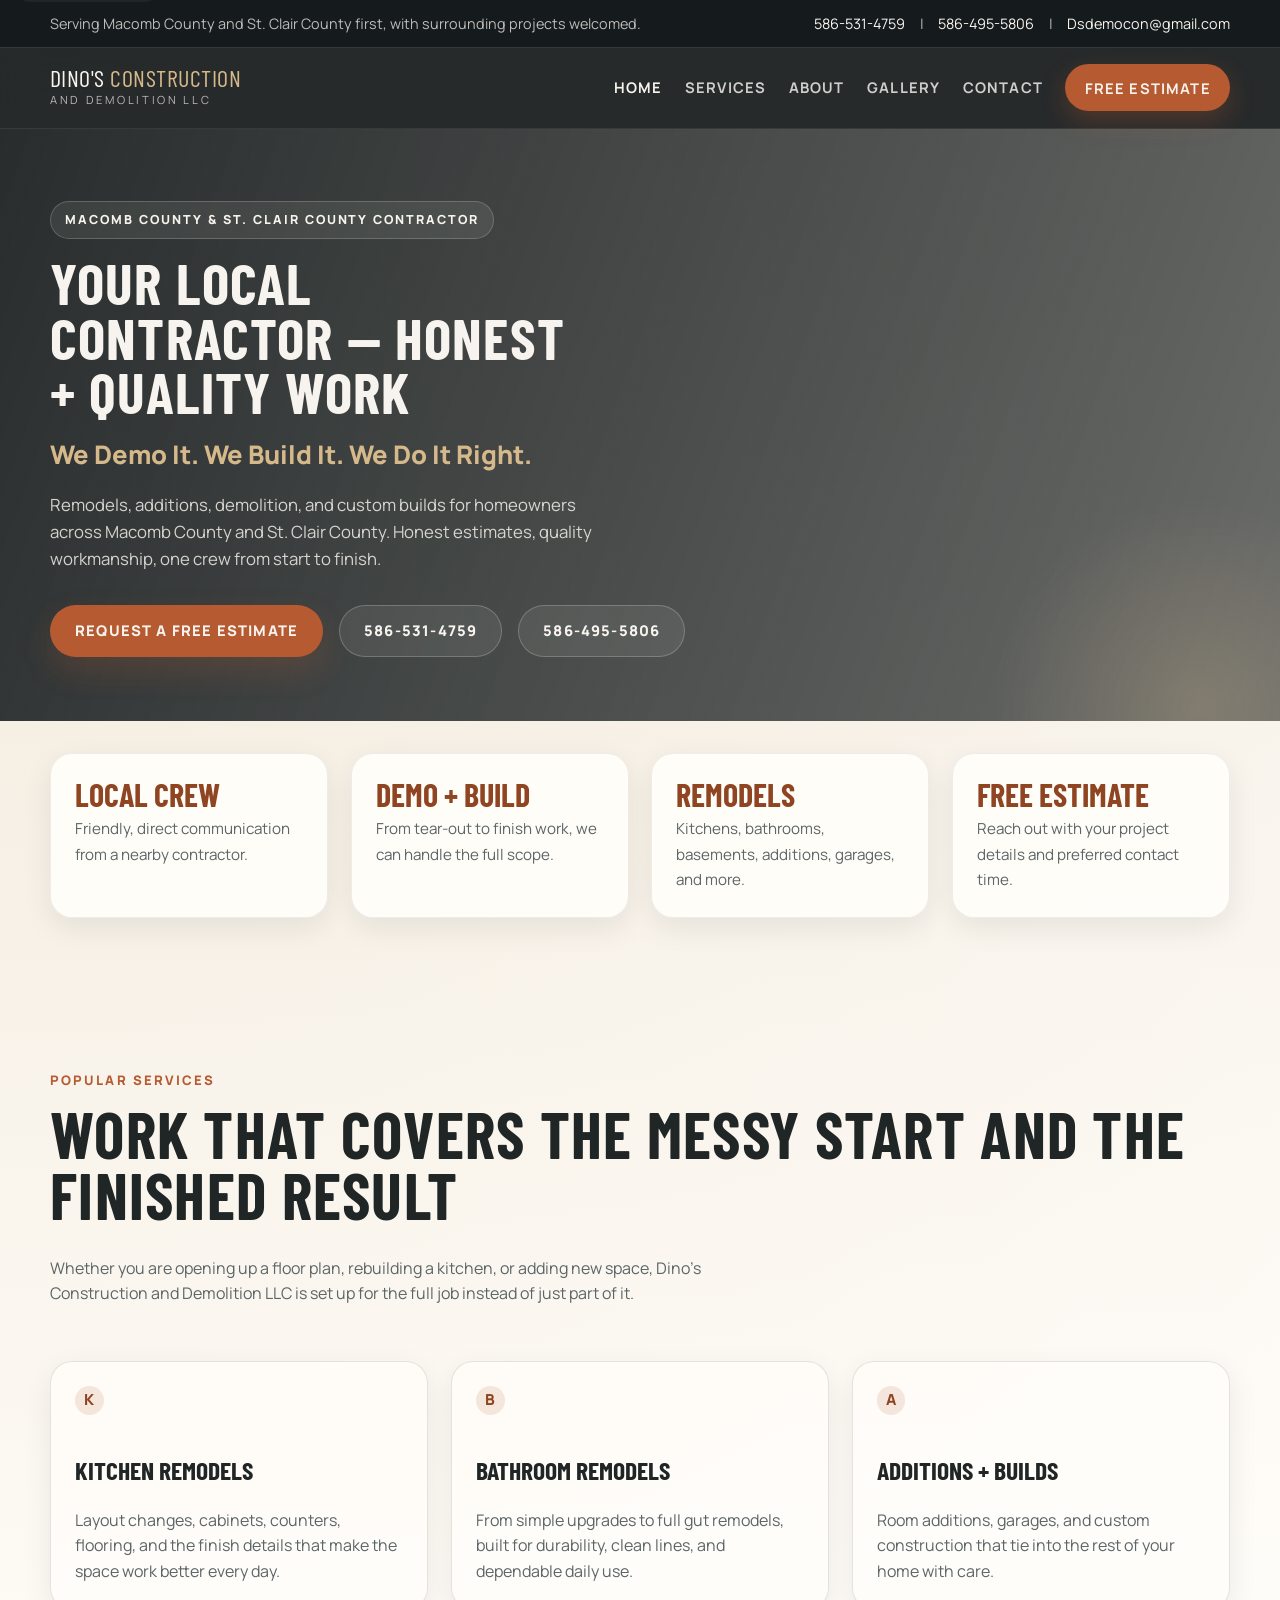
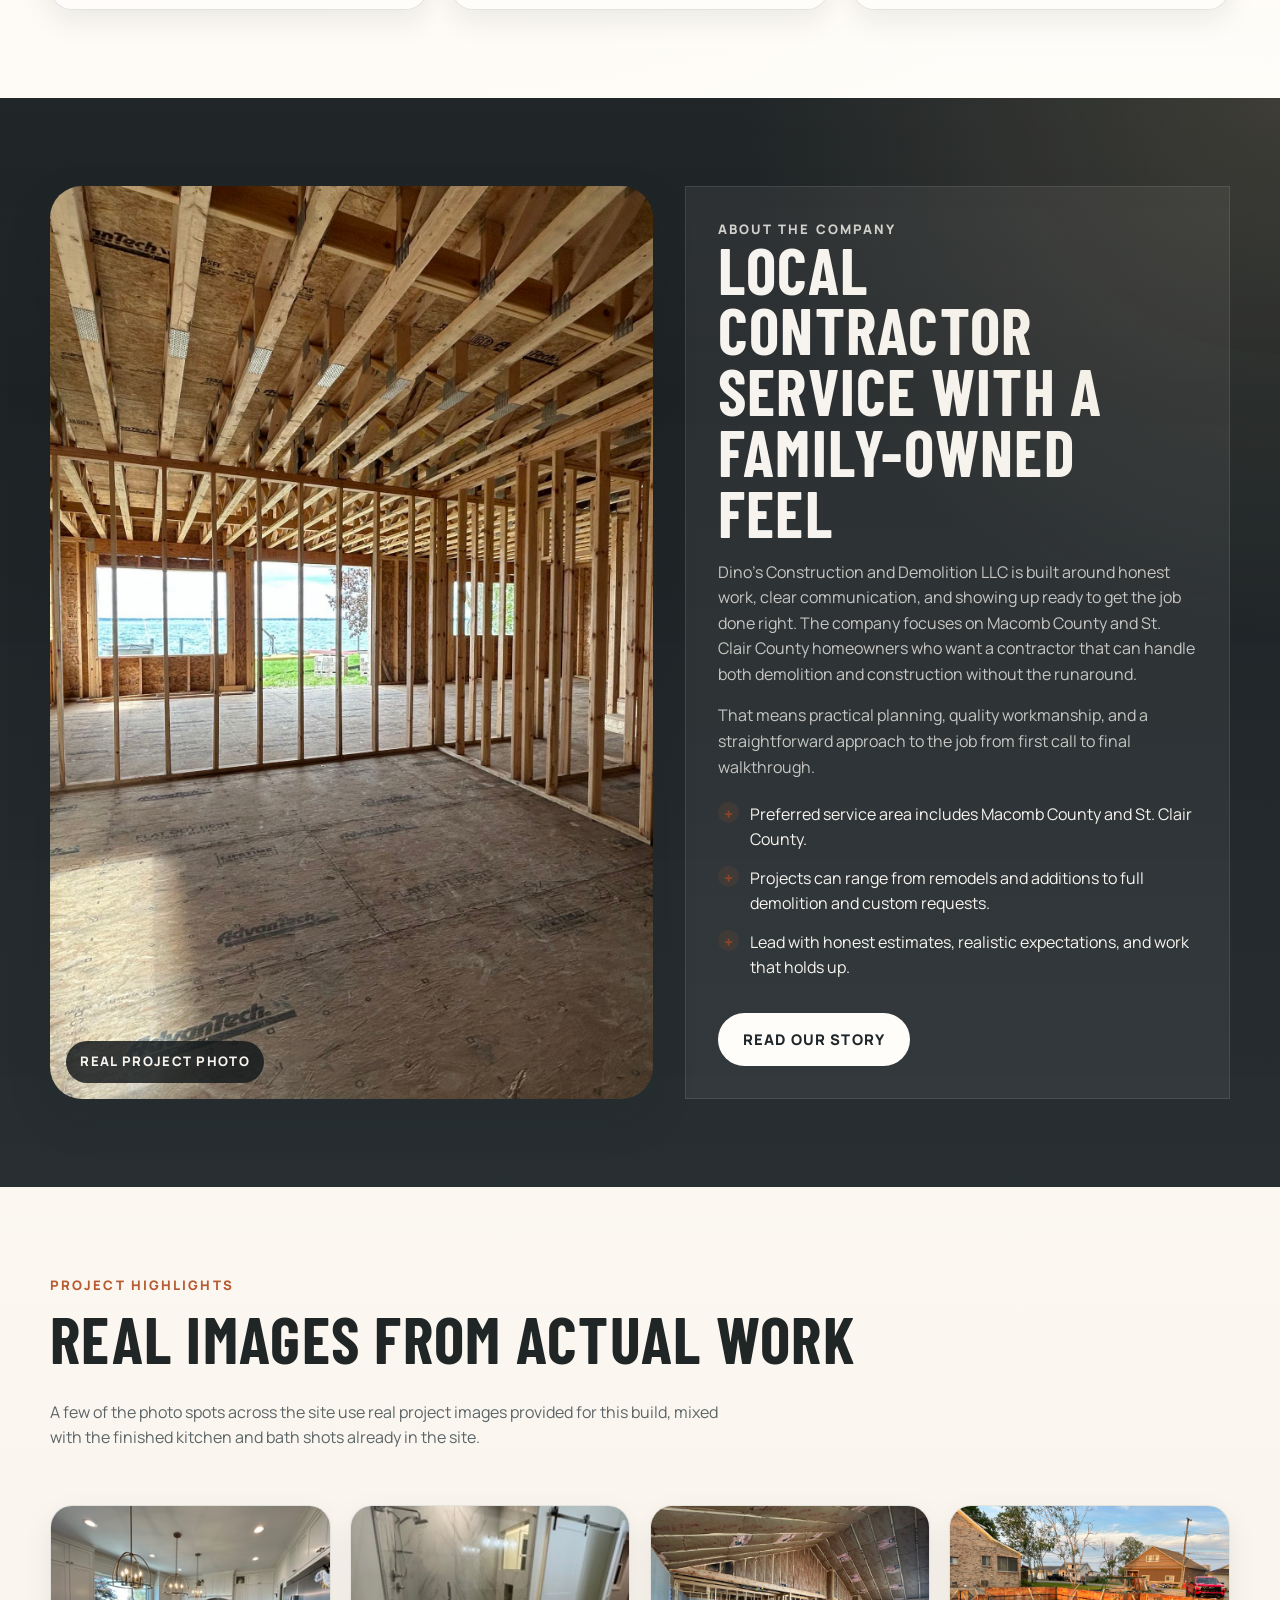
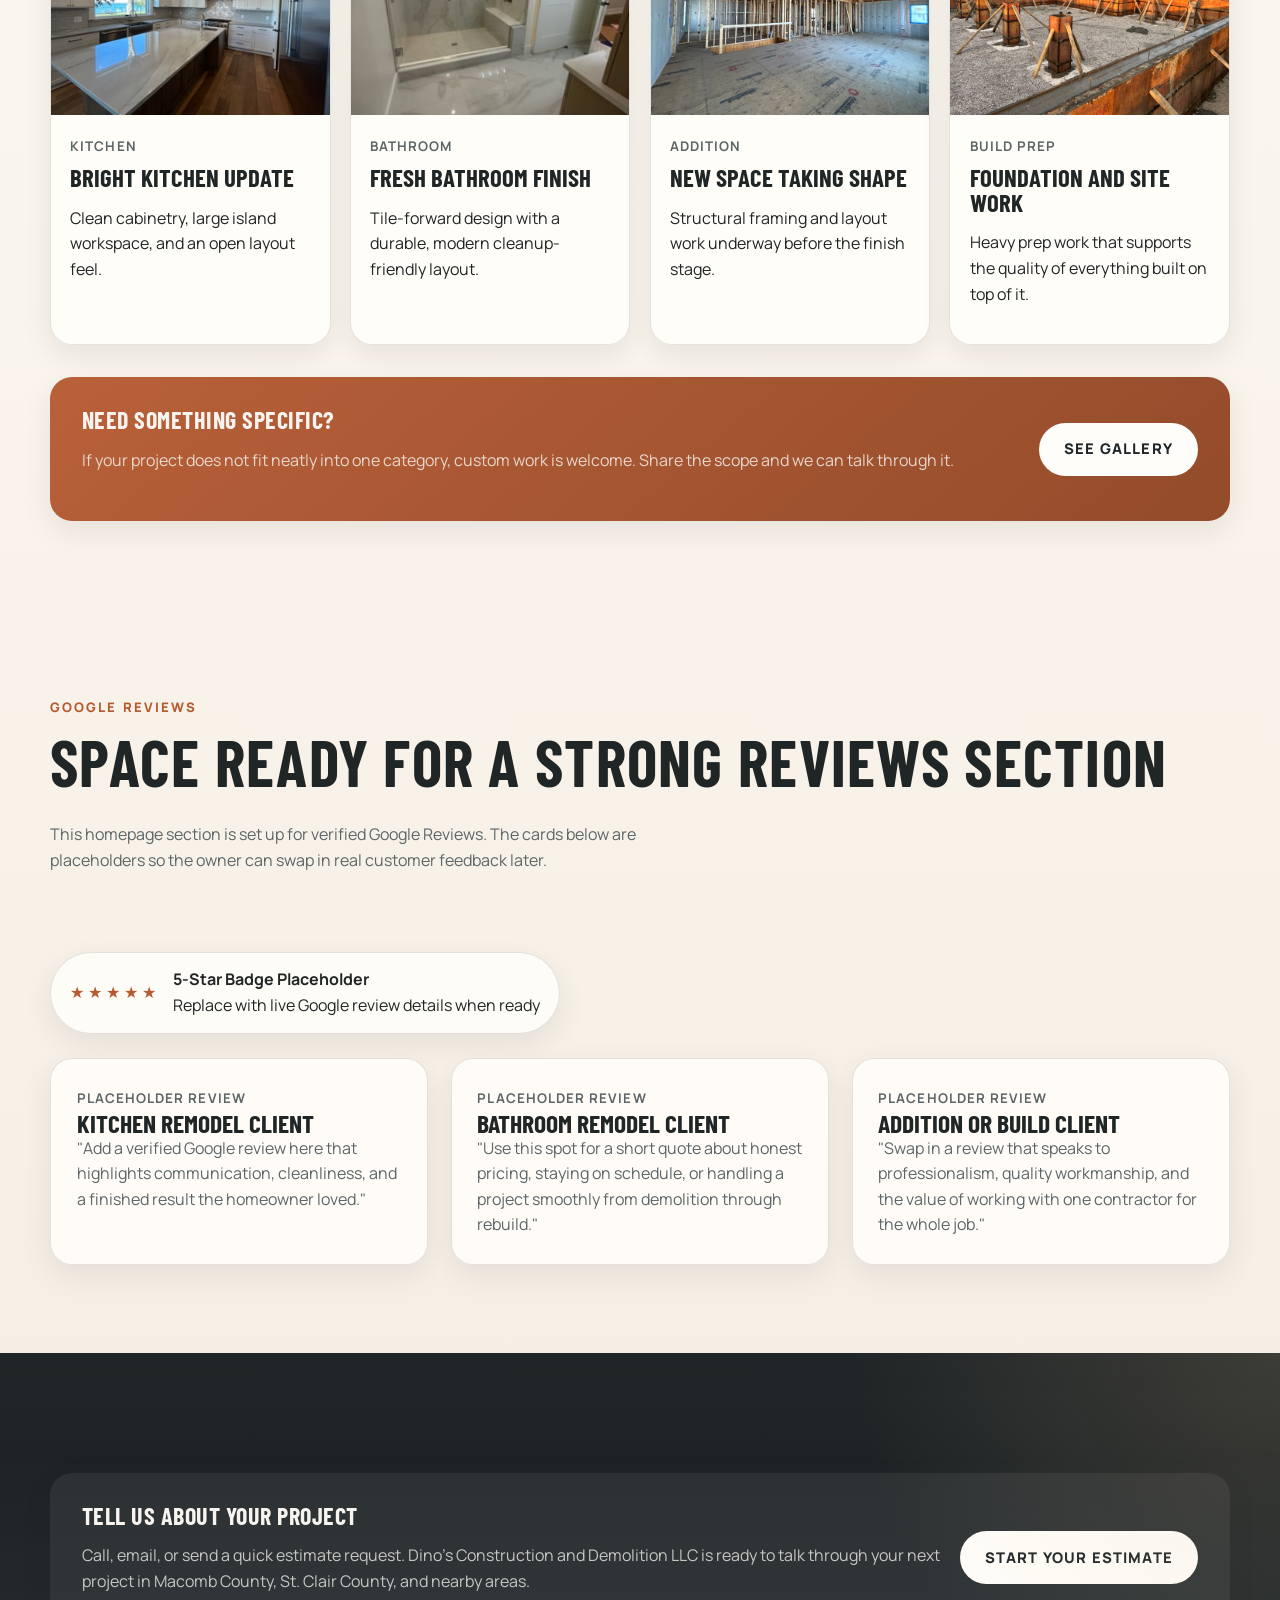
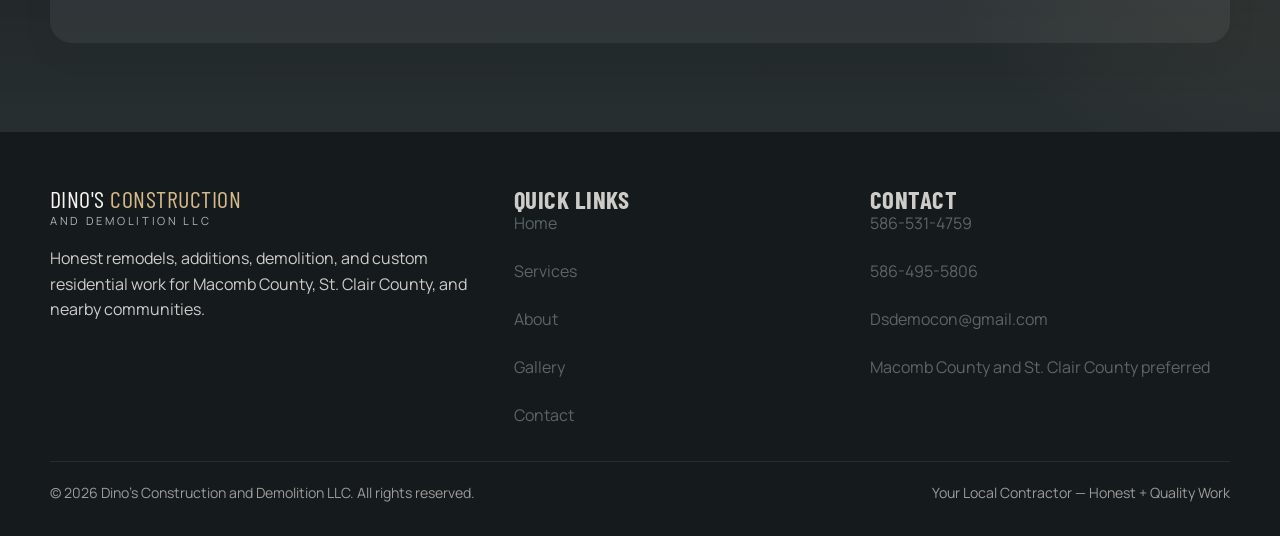
==== commit 430d8ae0: "update gallery manifest, fix hero layout, add second phone number - Gallery: moved 11 framing/constr" ====
--- a/index.html
+++ b/index.html
@@ -27,6 +27,8 @@
       <div class="top-bar-links">
         <a href="tel:5865314759">586-531-4759</a>
         <span>|</span>
+        <a href="tel:5864955806">586-495-5806</a>
+        <span>|</span>
         <a href="mailto:Dsdemocon@gmail.com">Dsdemocon@gmail.com</a>
       </div>
     </div>
@@ -61,45 +63,14 @@
   <main id="main">
     <section class="hero" style="--hero-image: url('images/projects/hero-finish.jpg');">
       <div class="container">
-        <div class="hero-grid">
-          <div>
-            <div class="eyebrow">Local. Family-owned feel. Straight answers.</div>
-            <h1>Your Local Contractor &mdash; Honest + Quality Work</h1>
-            <p class="hero-tagline">We Demo It. We Build It. We Do It Right.</p>
-            <p class="hero-copy">Dino's Construction and Demolition LLC helps homeowners with remodels, additions, demolition, and custom projects throughout Macomb County and St. Clair County. We keep the process clear, the workmanship solid, and the estimate straightforward.</p>
-            <div class="hero-actions">
-              <a class="btn btn-primary" href="contact.html">Request a Free Estimate</a>
-              <a class="btn btn-secondary" href="tel:5865314759">Call 586-531-4759</a>
-            </div>
-          </div>
-
-          <aside class="hero-panel">
-            <h2>Why homeowners call us</h2>
-            <div class="hero-panel-list">
-              <div class="hero-panel-item">
-                <span class="hero-panel-icon">1</span>
-                <div>
-                  <strong>One company for demo and rebuild</strong>
-                  <p>No juggling separate crews when your project needs tear-out and new construction.</p>
-                </div>
-              </div>
-              <div class="hero-panel-item">
-                <span class="hero-panel-icon">2</span>
-                <div>
-                  <strong>Built for real home upgrades</strong>
-                  <p>Kitchens, baths, basements, additions, garage builds, and custom work.</p>
-                </div>
-              </div>
-              <div class="hero-panel-item">
-                <span class="hero-panel-icon">3</span>
-                <div>
-                  <strong>Focused on Macomb and St. Clair</strong>
-                  <p>Local service is preferred, but nearby jobs can still be discussed.</p>
-                </div>
-              </div>
-            </div>
-            <a class="btn btn-primary" href="services.html">View Services</a>
-          </aside>
+        <div class="eyebrow">Macomb County &amp; St. Clair County Contractor</div>
+        <h1>Your Local Contractor &mdash; Honest + Quality Work</h1>
+        <p class="hero-tagline">We Demo It. We Build It. We Do It Right.</p>
+        <p class="hero-copy">Remodels, additions, demolition, and custom builds for homeowners across Macomb County and St. Clair County. Honest estimates, quality workmanship, one crew from start to finish.</p>
+        <div class="hero-actions">
+          <a class="btn btn-primary" href="contact.html">Request a Free Estimate</a>
+          <a class="btn btn-secondary" href="tel:5865314759">586-531-4759</a>
+          <a class="btn btn-secondary" href="tel:5864955806">586-495-5806</a>
         </div>
       </div>
     </section>
@@ -333,6 +304,7 @@
           <h3 class="footer-heading">Contact</h3>
           <ul class="footer-list">
             <li><a href="tel:5865314759">586-531-4759</a></li>
+            <li><a href="tel:5864955806">586-495-5806</a></li>
             <li><a href="mailto:Dsdemocon@gmail.com">Dsdemocon@gmail.com</a></li>
             <li>Macomb County and St. Clair County preferred</li>
           </ul>
--- a/css/style.css
+++ b/css/style.css
@@ -31,10 +31,12 @@
 
 html {
   scroll-behavior: smooth;
+  overflow-x: hidden;
 }
 
 body {
   margin: 0;
+  overflow-x: hidden;
   font-family: var(--font-body);
   color: var(--text);
   background:
@@ -160,7 +162,7 @@
 
 .brand-title {
   font-family: var(--font-heading);
-  font-size: 2rem;
+  font-size: 1.5rem;
   line-height: 0.95;
   letter-spacing: 0.02em;
   text-transform: uppercase;
@@ -271,7 +273,7 @@
 }
 
 .hero {
-  padding: 7rem 0 5rem;
+  padding: 4.5rem 0 4rem;
 }
 
 .hero-grid {
@@ -310,8 +312,8 @@
 }
 
 .hero h1 {
-  max-width: 10ch;
-  font-size: clamp(3.6rem, 10vw, 6.8rem);
+  max-width: 20ch;
+  font-size: clamp(2.4rem, 4.5vw, 3.8rem);
 }
 
 .hero-tagline {
@@ -1184,8 +1186,8 @@
   }
 
   .hero h1 {
-    max-width: 12ch;
-    font-size: clamp(3rem, 16vw, 4.6rem);
+    max-width: 20ch;
+    font-size: clamp(2rem, 8vw, 3rem);
   }
 
   .media-frame {
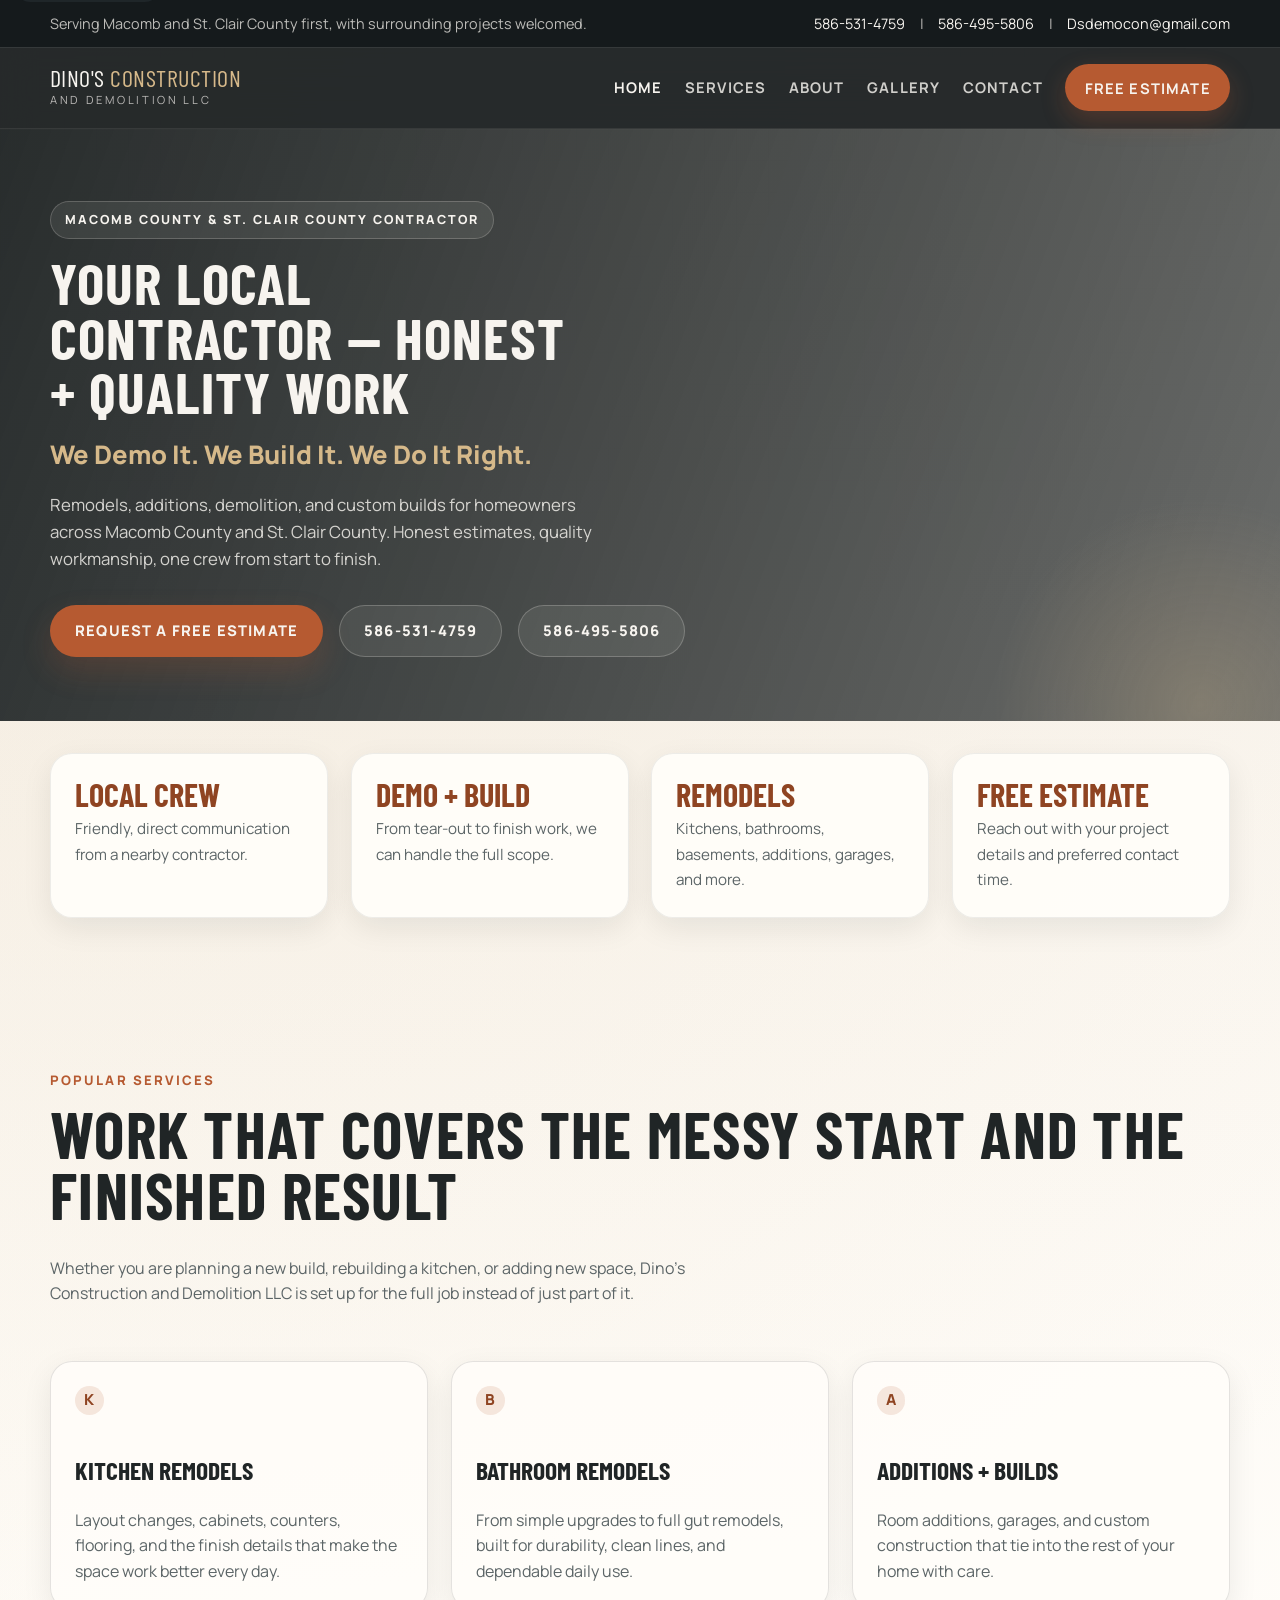
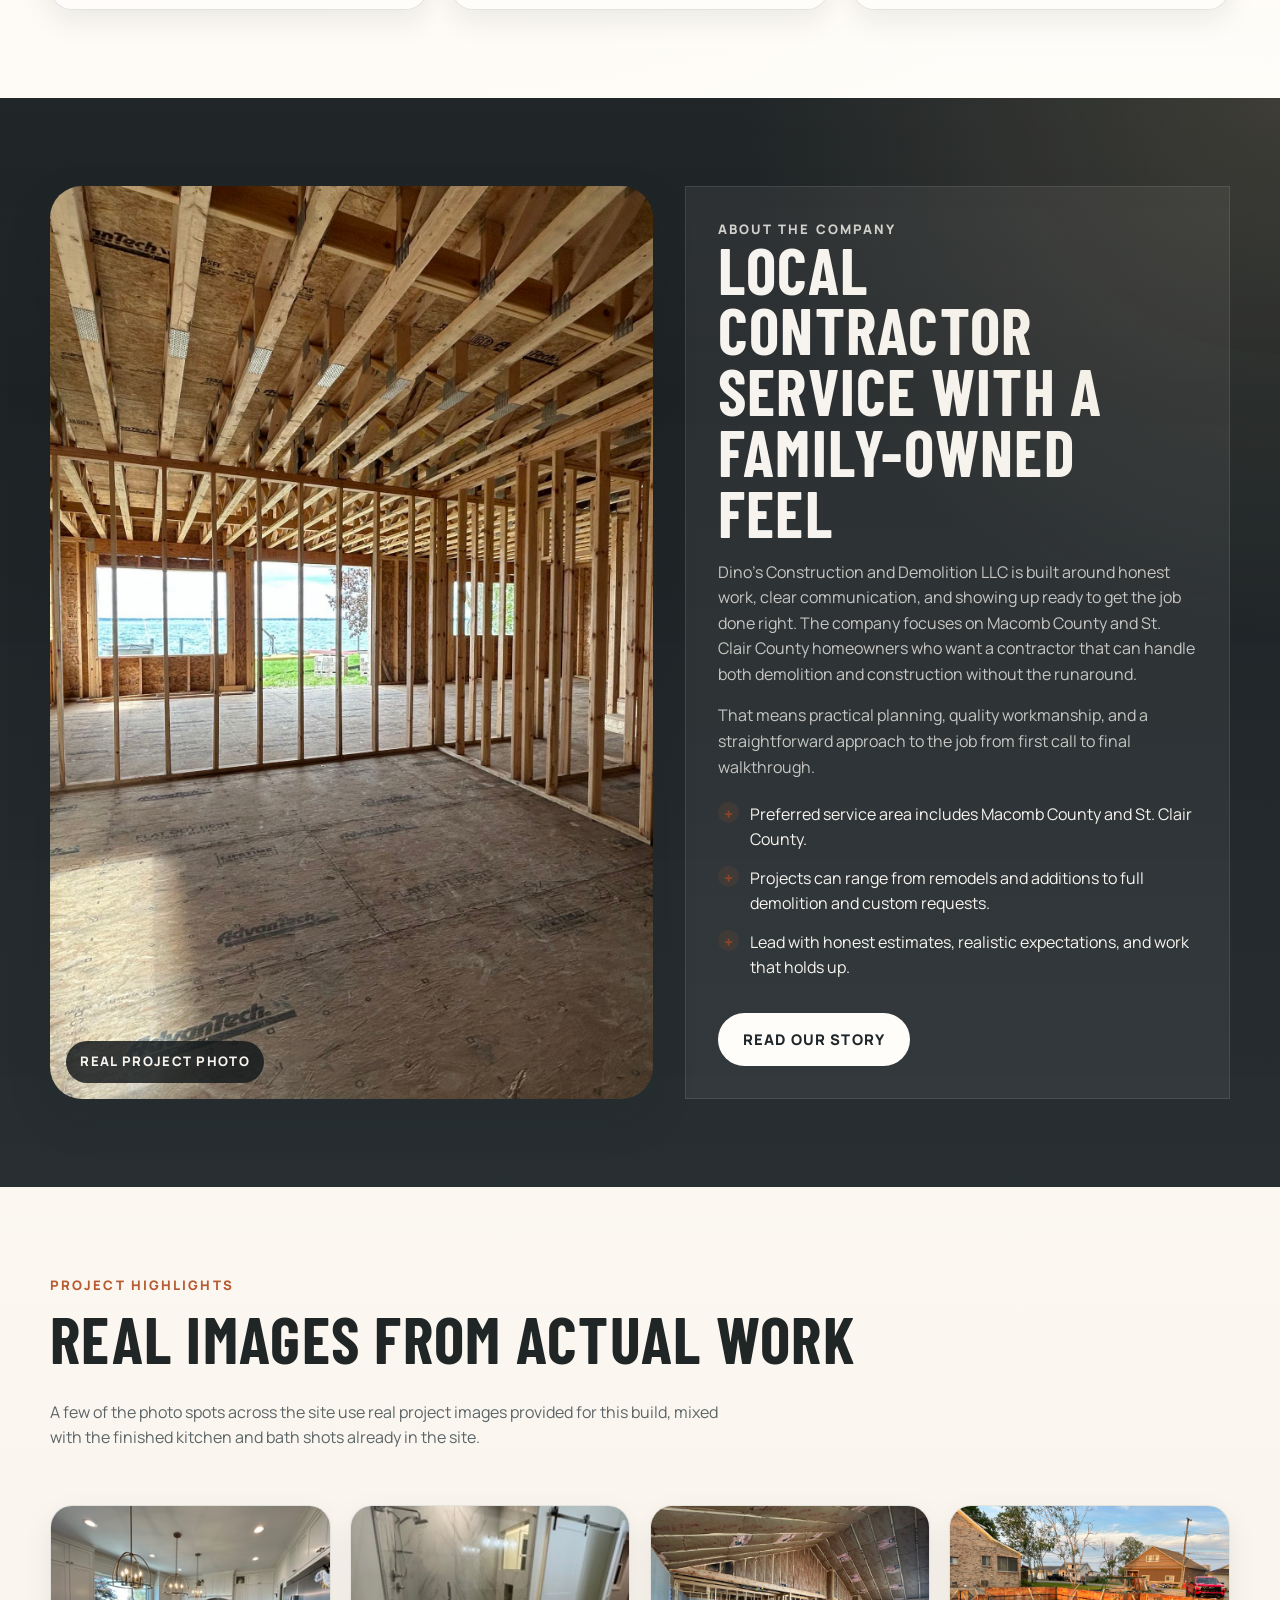
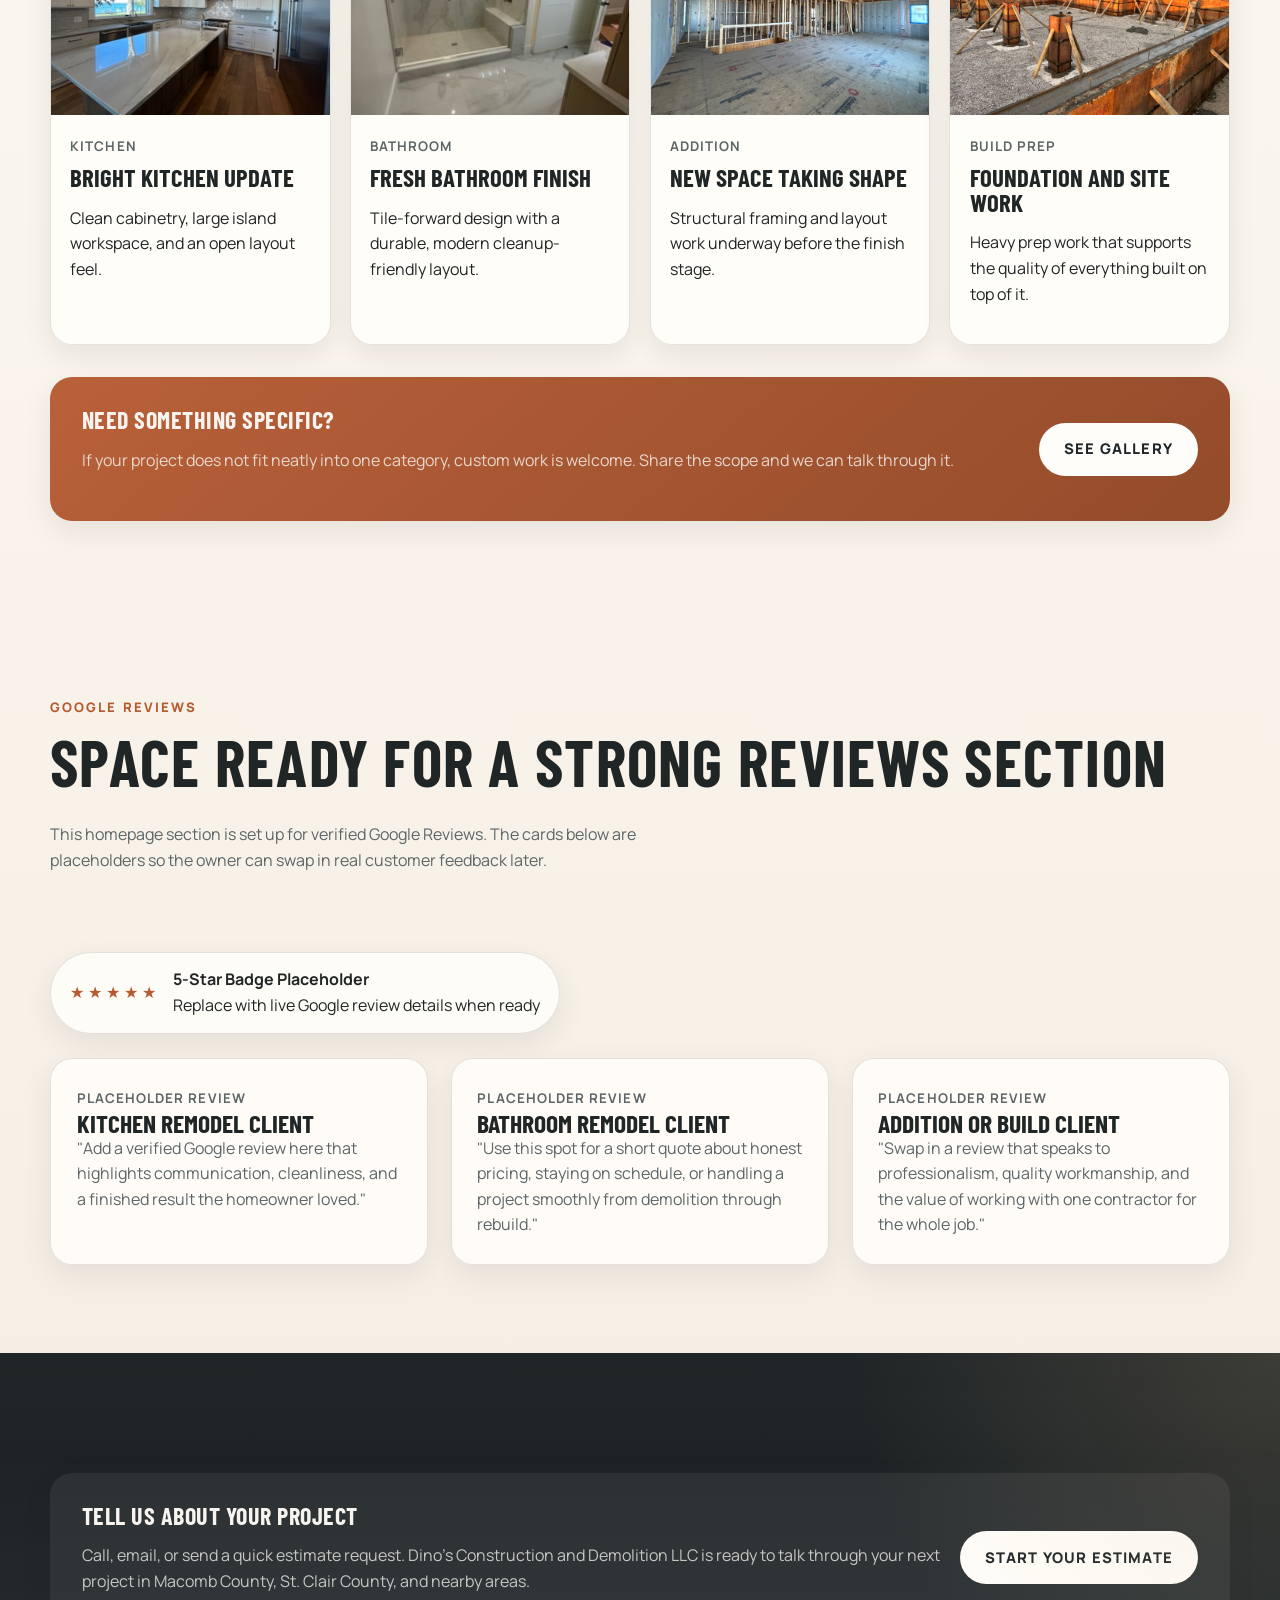
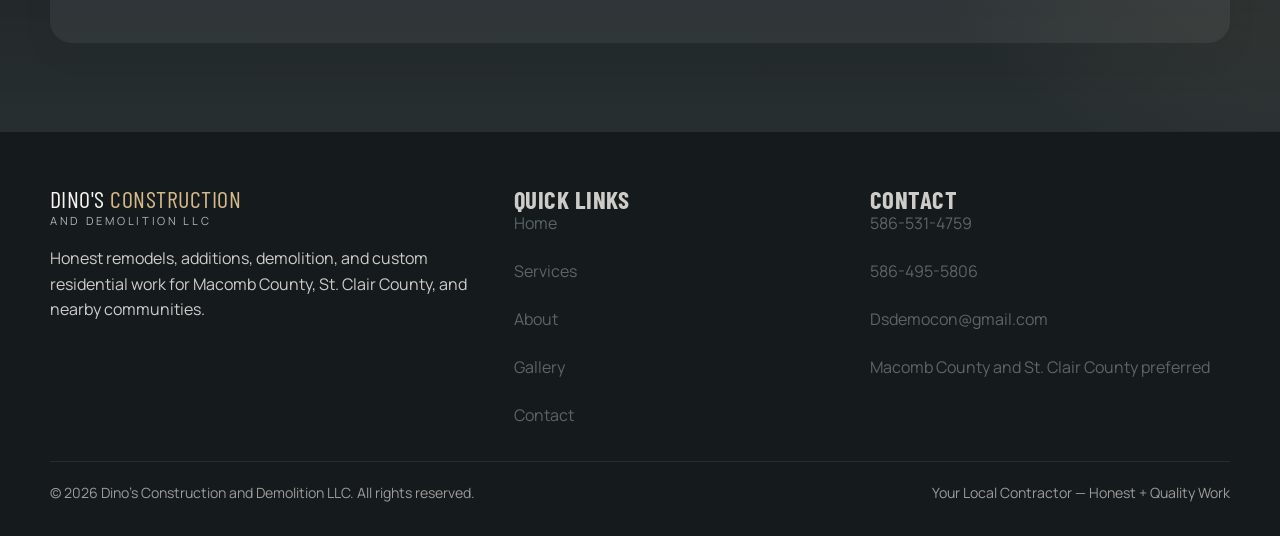
==== commit c12c3885: "Connect email form, add thank-you page, top bar fixes, about page 35yr experience" ====
--- a/index.html
+++ b/index.html
@@ -22,7 +22,7 @@
   <div class="top-bar">
     <div class="container">
       <div class="top-bar-info">
-        <span>Serving Macomb County and St. Clair County first, with surrounding projects welcomed.</span>
+        <span>Serving Macomb and St. Clair County first, with surrounding projects welcomed.</span>
       </div>
       <div class="top-bar-links">
         <a href="tel:5865314759">586-531-4759</a>
@@ -105,7 +105,7 @@
           <div class="section-heading">
             <h2>Work that covers the messy start and the finished result</h2>
           </div>
-          <p class="section-copy">Whether you are opening up a floor plan, rebuilding a kitchen, or adding new space, Dino's Construction and Demolition LLC is set up for the full job instead of just part of it.</p>
+          <p class="section-copy">Whether you are planning a new build, rebuilding a kitchen, or adding new space, Dino's Construction and Demolition LLC is set up for the full job instead of just part of it.</p>
         </div>
 
         <div class="feature-grid">
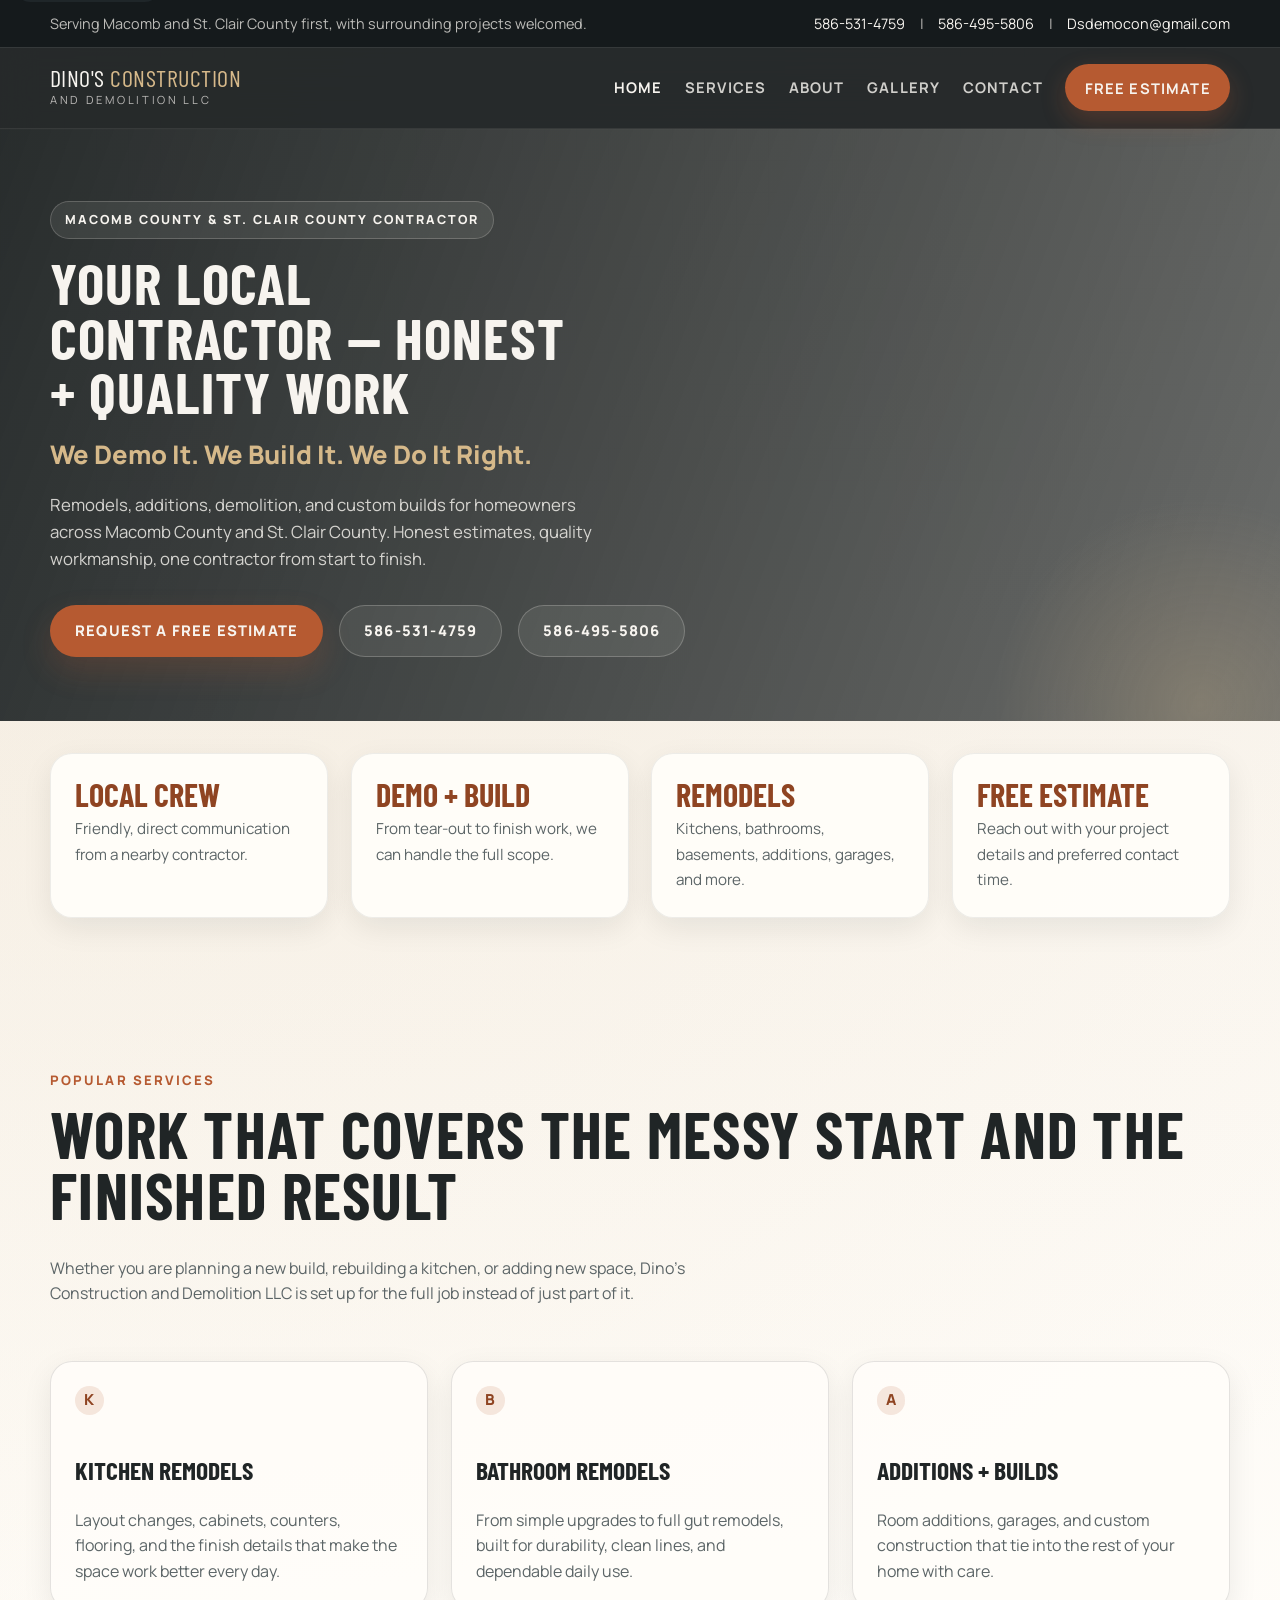
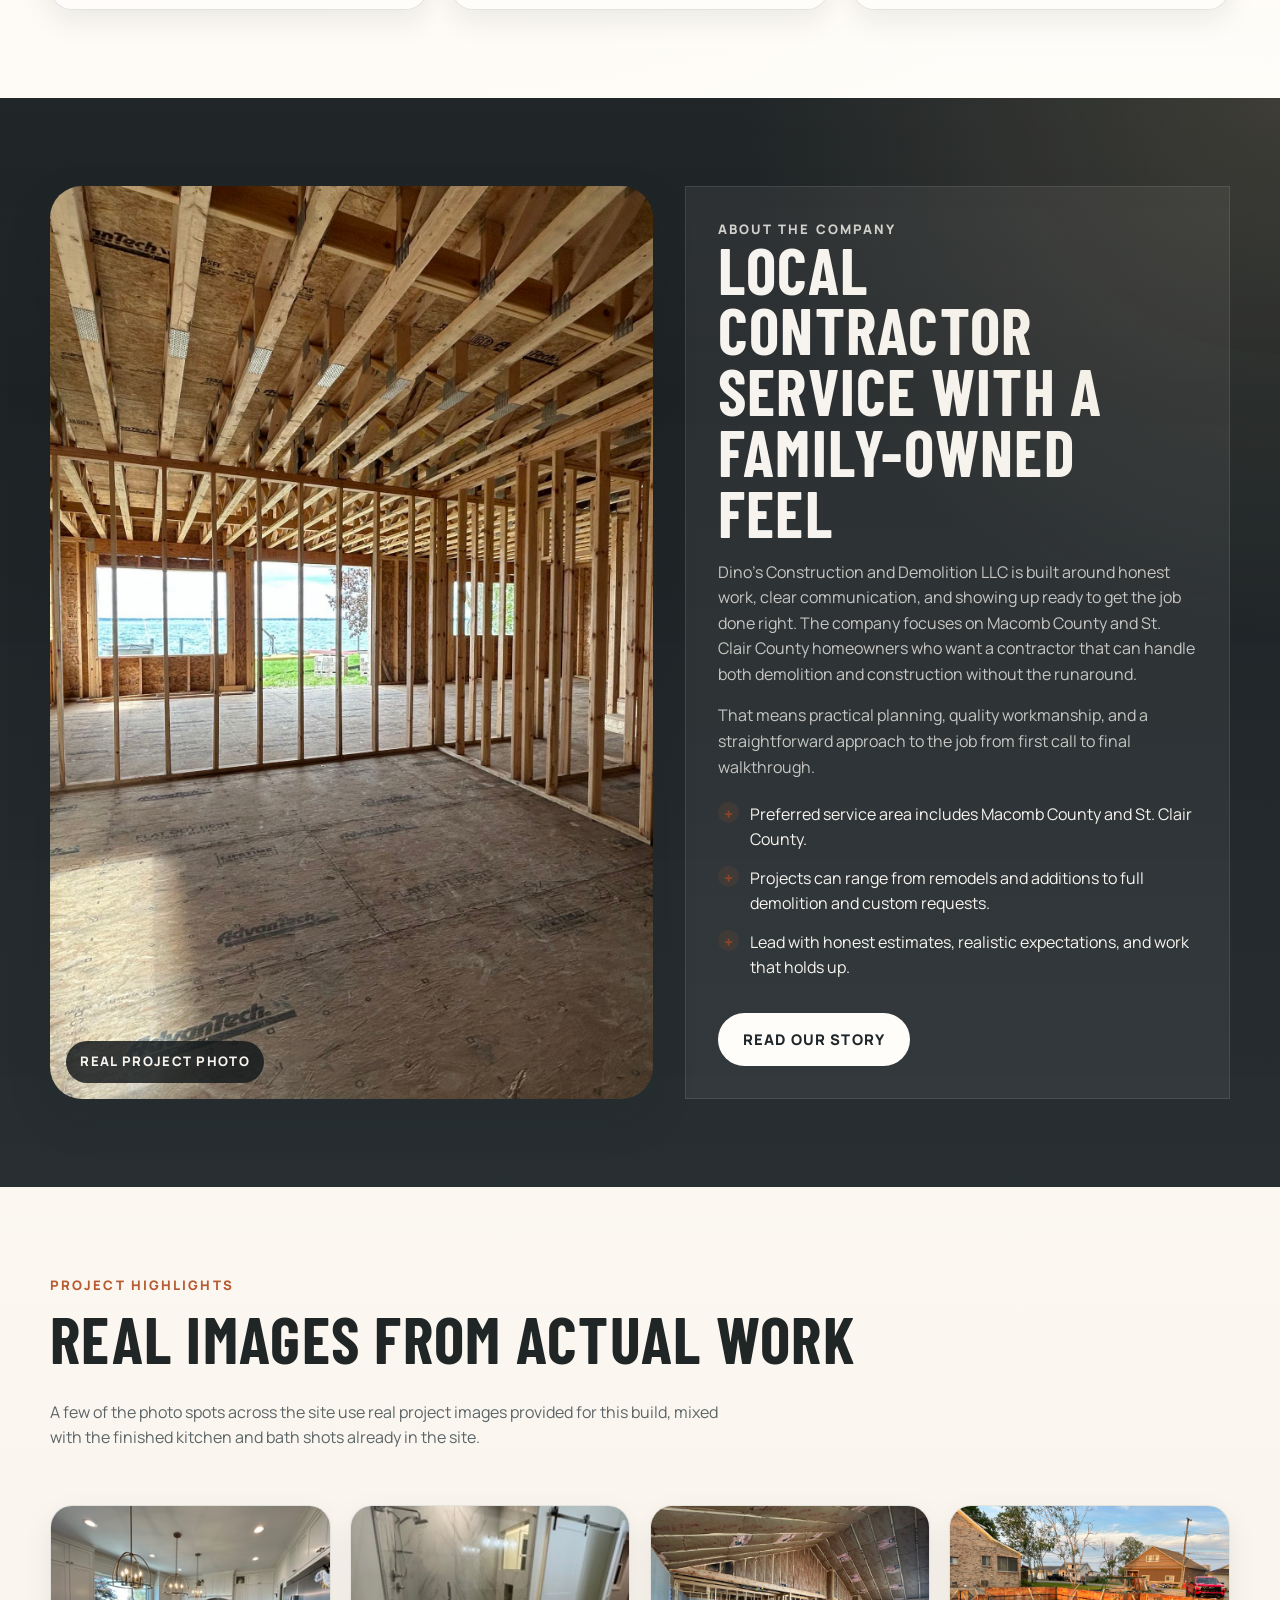
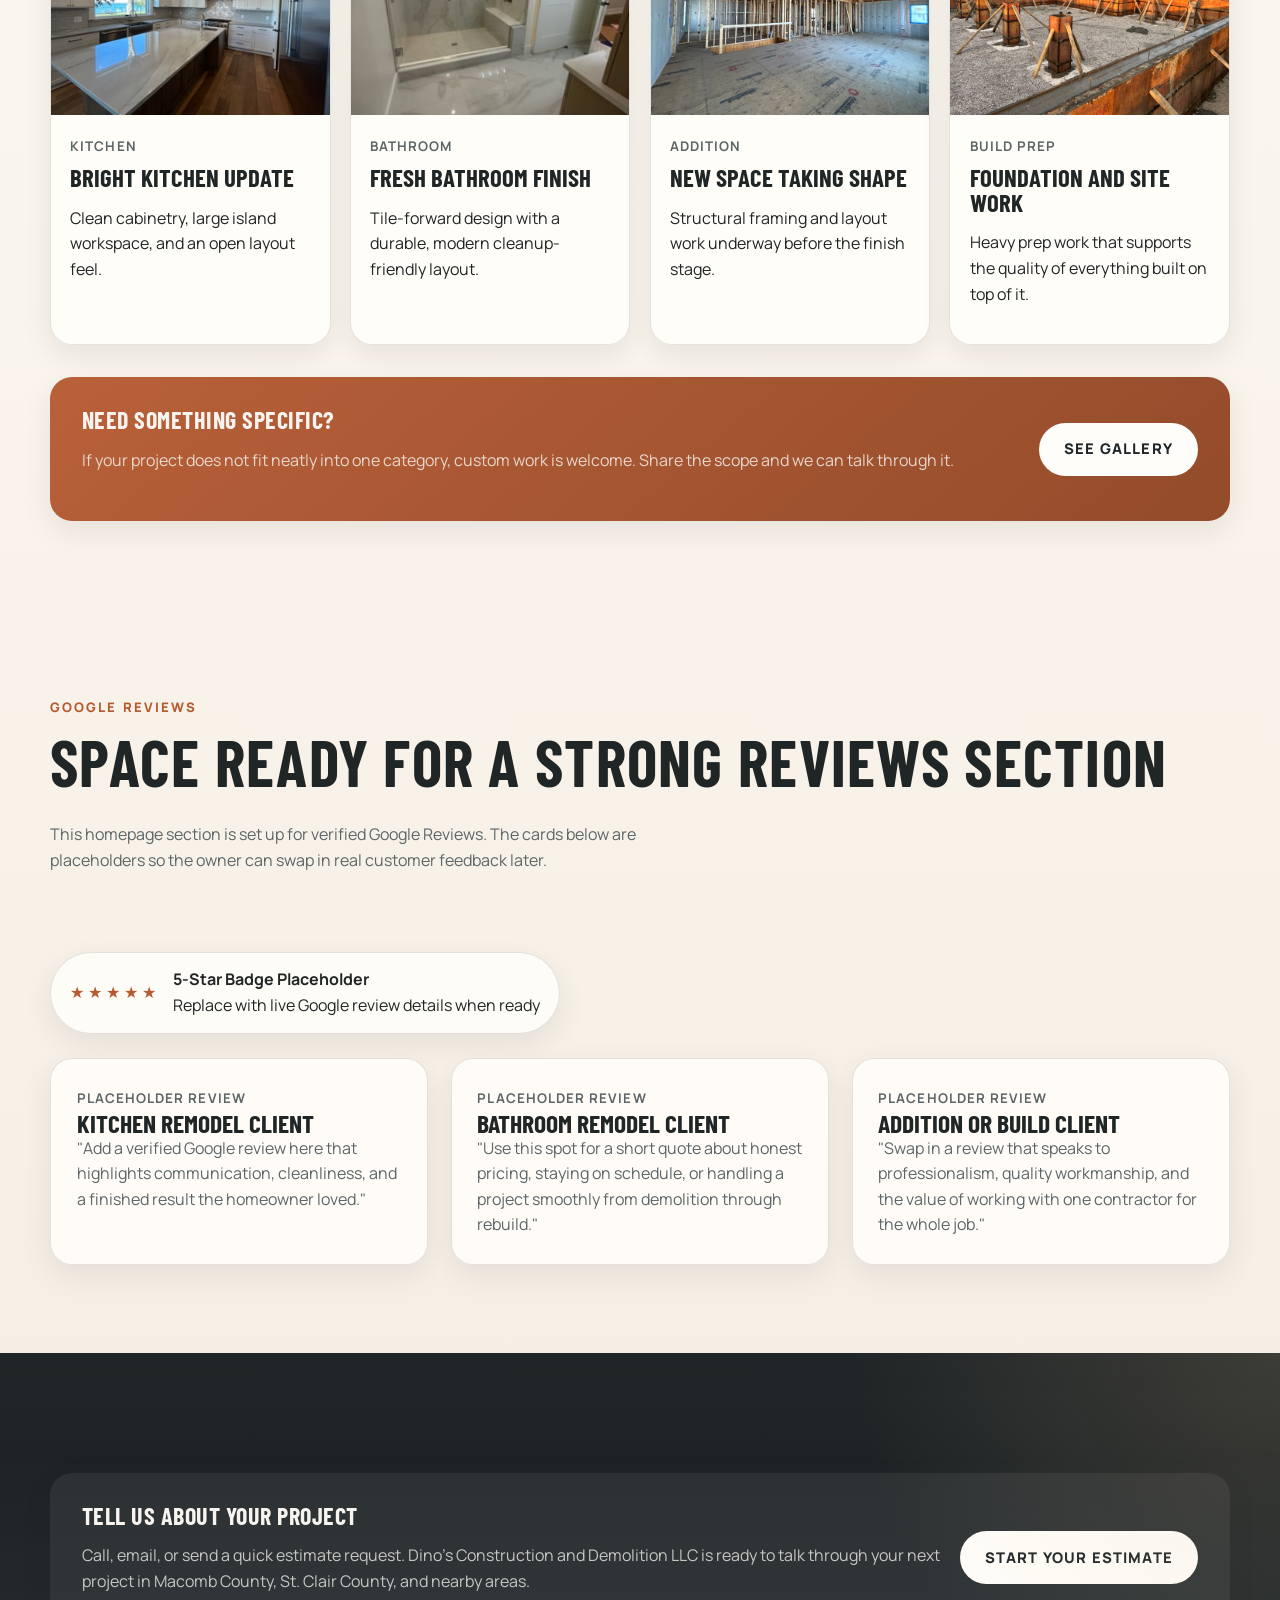
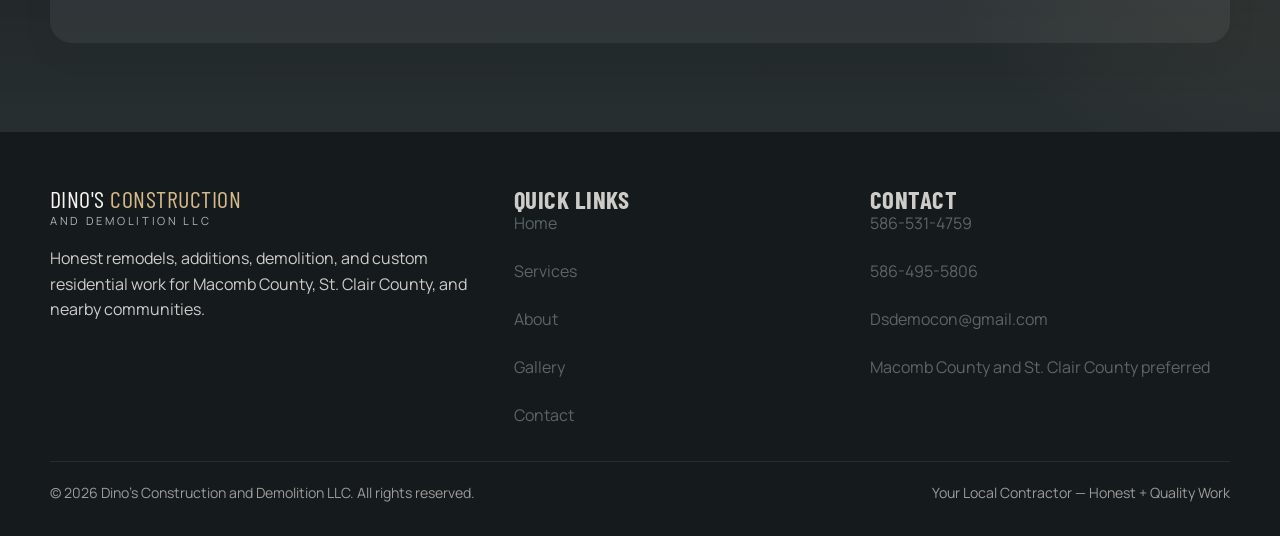
==== commit efa74b0b: "Update hero copy: one contractor from start to finish" ====
--- a/index.html
+++ b/index.html
@@ -3,13 +3,46 @@
 <head>
   <meta charset="UTF-8">
   <meta name="viewport" content="width=device-width, initial-scale=1.0">
-  <title>Dino's Construction and Demolition LLC | Macomb &amp; St. Clair County Contractor</title>
-  <meta name="description" content="Dino's Construction and Demolition LLC delivers honest remodeling, additions, demolition, and custom builds across Macomb County and St. Clair County. Call for a free estimate.">
-  <meta property="og:title" content="Dino's Construction and Demolition LLC">
-  <meta property="og:description" content="Local construction, remodeling, and demolition work for Macomb County and St. Clair County homeowners.">
+  <title>General Contractor Macomb County MI | Dino's Construction &amp; Demolition LLC</title>
+  <meta name="description" content="Local general contractor serving Macomb and St. Clair County, MI. Kitchen remodels, bathroom remodels, room additions, demolition &amp; custom builds. 35 years experience. Free estimates — call 586-531-4759.">
+  <meta name="keywords" content="general contractor Macomb County, contractor St. Clair County, kitchen remodel Michigan, bathroom remodel Macomb County, room addition contractor, demolition contractor Michigan, home remodeling near me, local contractor Michigan">
+  <meta property="og:title" content="General Contractor Macomb &amp; St. Clair County | Dino's Construction">
+  <meta property="og:description" content="35 years experience. Kitchen remodels, bathroom remodels, additions, demolition &amp; custom builds across Macomb and St. Clair County, MI. Free estimates.">
   <meta property="og:image" content="images/projects/og-image.jpg">
   <meta property="og:type" content="website">
+  <meta property="og:url" content="https://jrdevrave.github.io/construction-site/">
   <meta name="theme-color" content="#151a1c">
+  <link rel="canonical" href="https://jrdevrave.github.io/construction-site/">
+  <script type="application/ld+json">
+  {
+    "@context": "https://schema.org",
+    "@type": "GeneralContractor",
+    "name": "Dino's Construction and Demolition LLC",
+    "description": "Local general contractor with 35 years experience serving Macomb and St. Clair County, Michigan. Kitchen remodels, bathroom remodels, room additions, garage builds, demolition, and custom construction.",
+    "url": "https://jrdevrave.github.io/construction-site/",
+    "telephone": ["586-531-4759", "586-495-5806"],
+    "email": "Dsdemocon@gmail.com",
+    "priceRange": "$$",
+    "areaServed": [
+      { "@type": "AdministrativeArea", "name": "Macomb County, Michigan" },
+      { "@type": "AdministrativeArea", "name": "St. Clair County, Michigan" }
+    ],
+    "hasOfferCatalog": {
+      "@type": "OfferCatalog",
+      "name": "Construction Services",
+      "itemListElement": [
+        { "@type": "Offer", "itemOffered": { "@type": "Service", "name": "Kitchen Remodels" } },
+        { "@type": "Offer", "itemOffered": { "@type": "Service", "name": "Bathroom Remodels" } },
+        { "@type": "Offer", "itemOffered": { "@type": "Service", "name": "Room Additions" } },
+        { "@type": "Offer", "itemOffered": { "@type": "Service", "name": "Basement Finishing" } },
+        { "@type": "Offer", "itemOffered": { "@type": "Service", "name": "Garage Builds" } },
+        { "@type": "Offer", "itemOffered": { "@type": "Service", "name": "Demolition" } },
+        { "@type": "Offer", "itemOffered": { "@type": "Service", "name": "Custom Construction" } }
+      ]
+    },
+    "sameAs": []
+  }
+  </script>
   <link rel="preconnect" href="https://fonts.googleapis.com">
   <link rel="preconnect" href="https://fonts.gstatic.com" crossorigin>
   <link href="https://fonts.googleapis.com/css2?family=Barlow+Condensed:wght@600;700;800&family=Manrope:wght@400;500;600;700;800&display=swap" rel="stylesheet">
@@ -66,7 +99,7 @@
         <div class="eyebrow">Macomb County &amp; St. Clair County Contractor</div>
         <h1>Your Local Contractor &mdash; Honest + Quality Work</h1>
         <p class="hero-tagline">We Demo It. We Build It. We Do It Right.</p>
-        <p class="hero-copy">Remodels, additions, demolition, and custom builds for homeowners across Macomb County and St. Clair County. Honest estimates, quality workmanship, one crew from start to finish.</p>
+        <p class="hero-copy">Remodels, additions, demolition, and custom builds for homeowners across Macomb County and St. Clair County. Honest estimates, quality workmanship, one contractor from start to finish.</p>
         <div class="hero-actions">
           <a class="btn btn-primary" href="contact.html">Request a Free Estimate</a>
           <a class="btn btn-secondary" href="tel:5865314759">586-531-4759</a>
